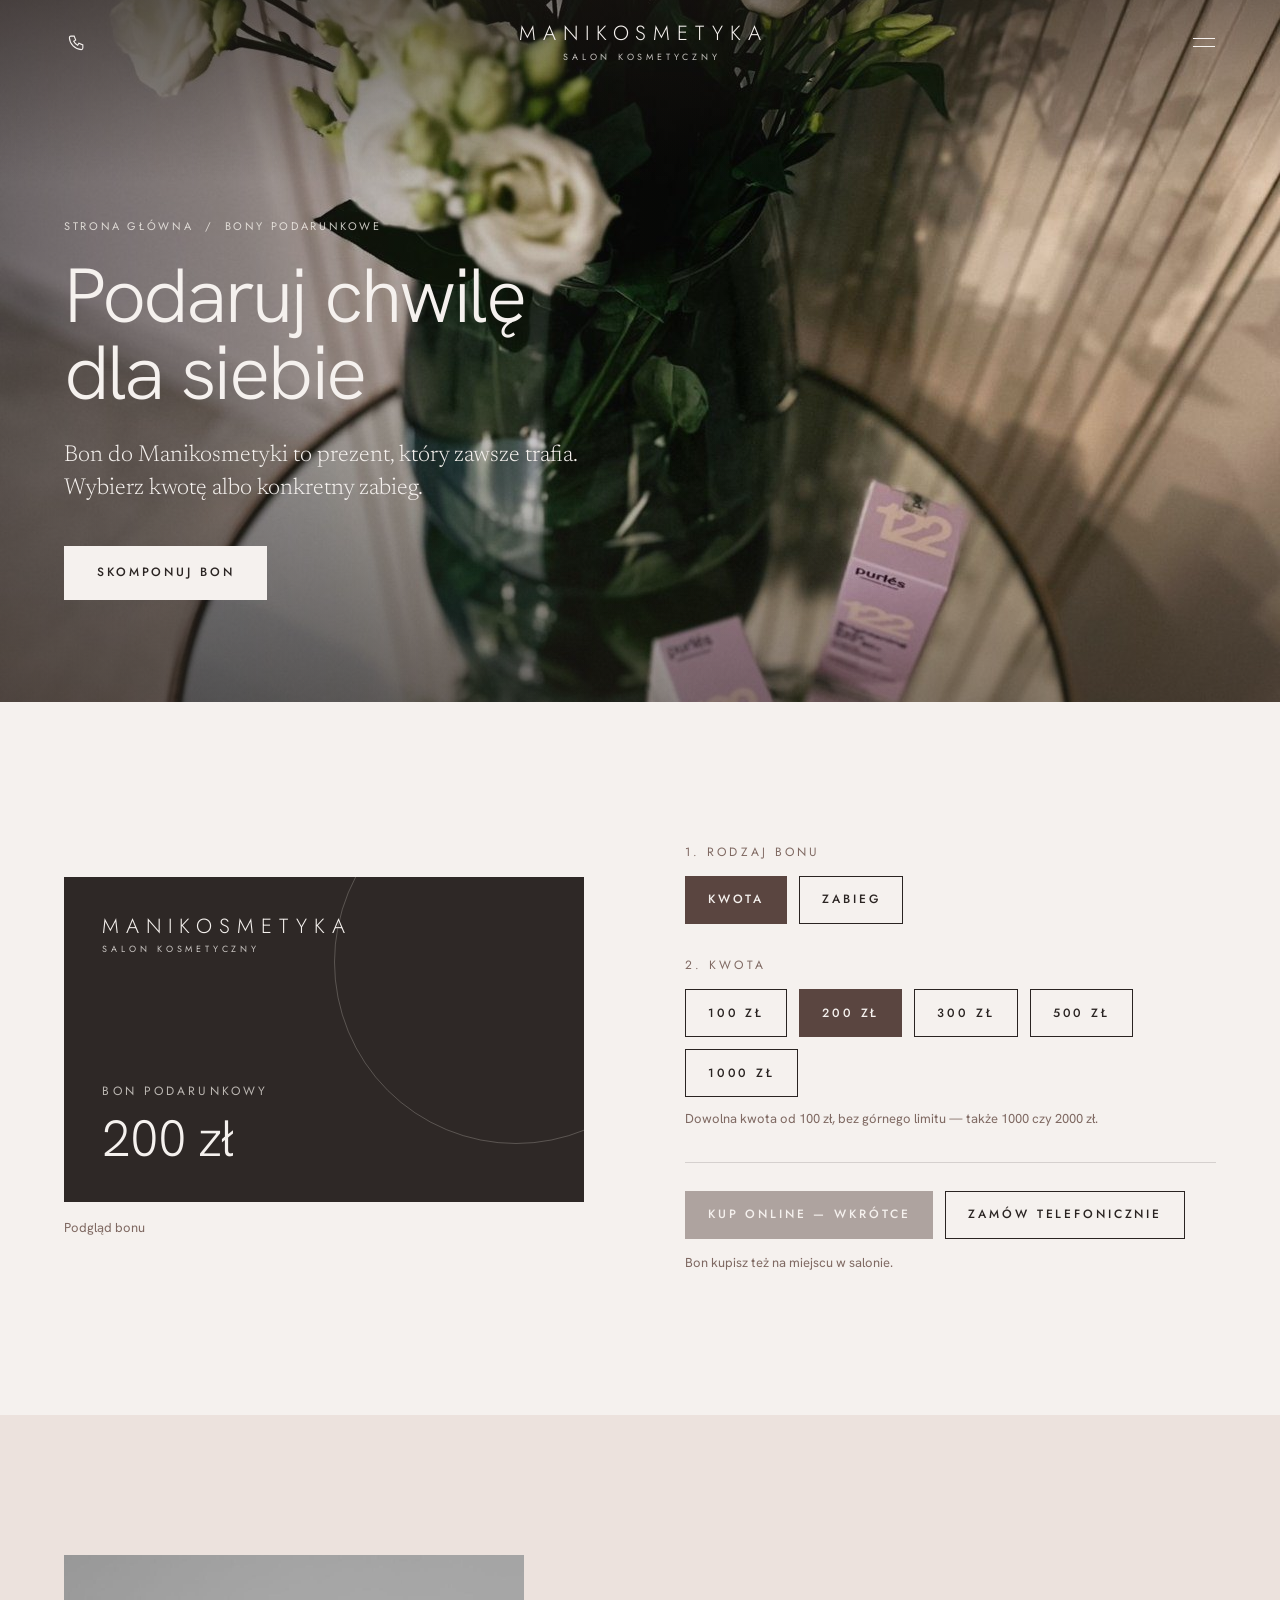
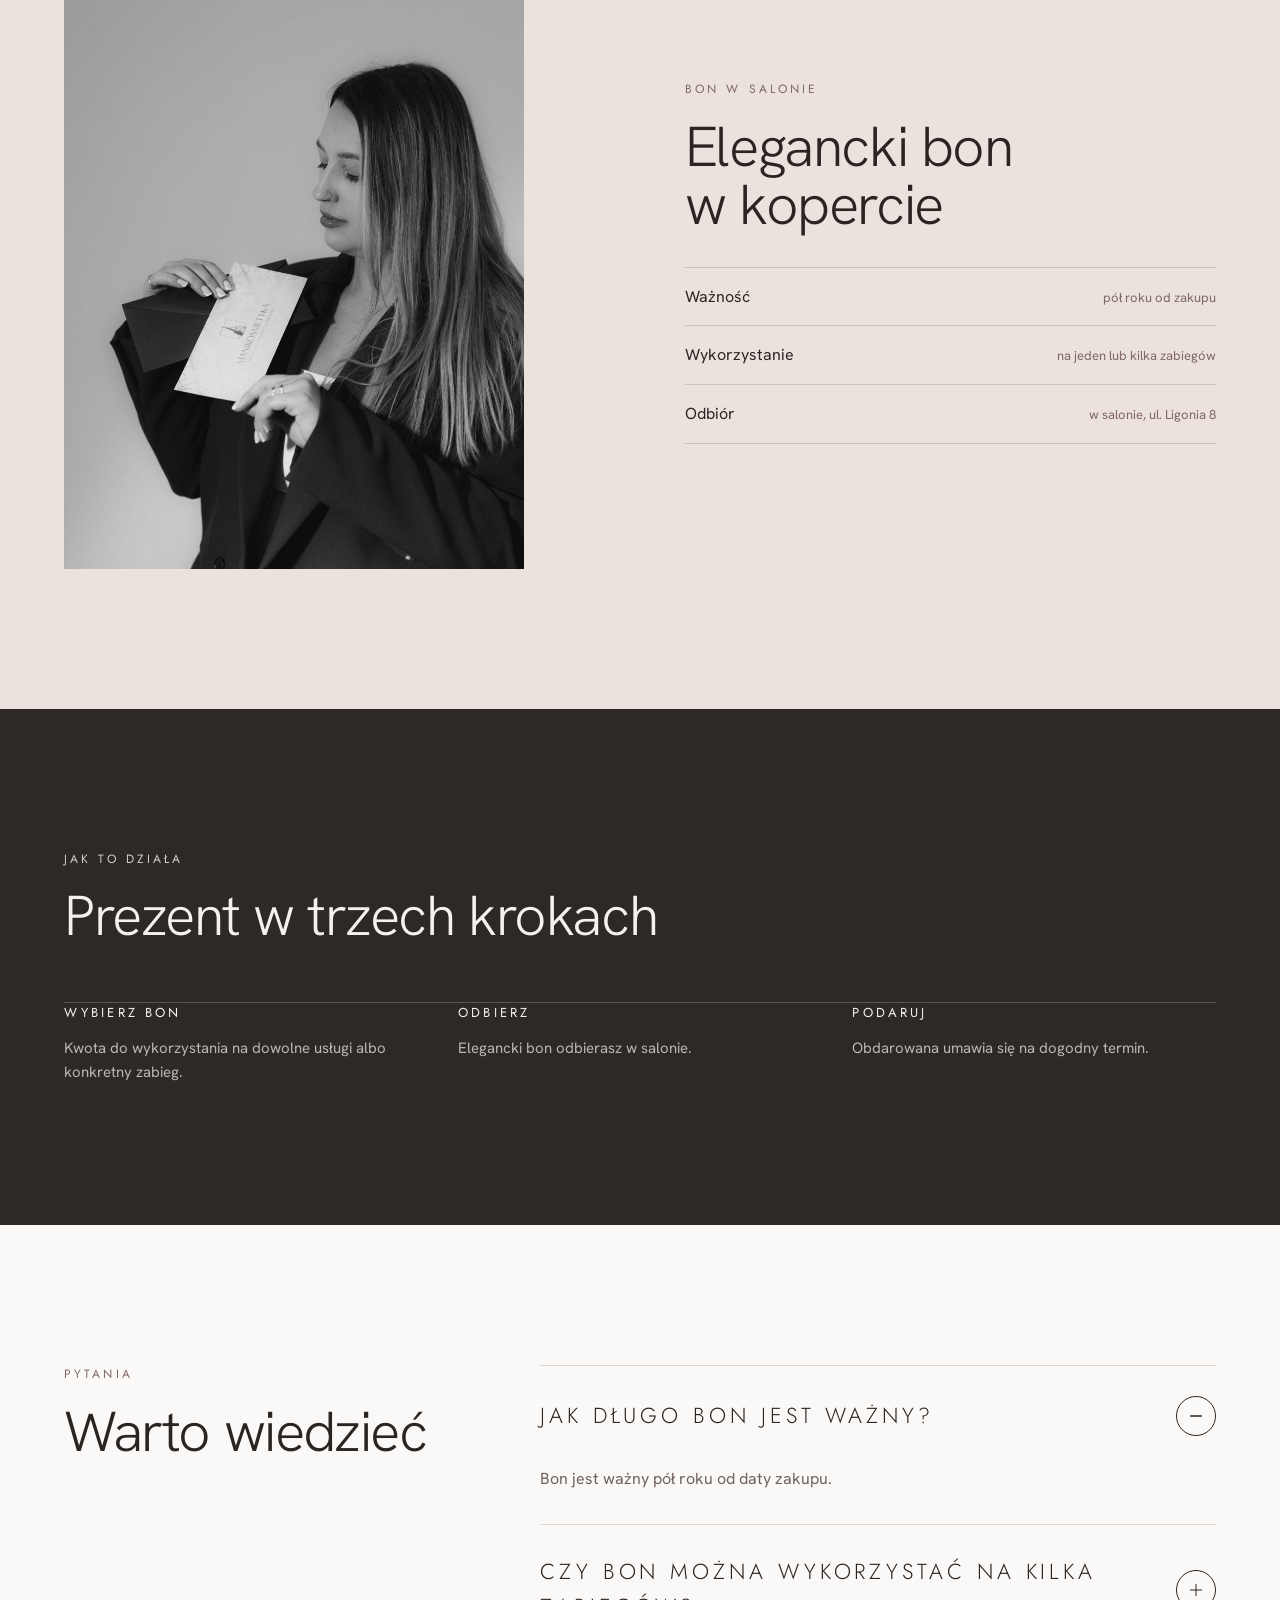
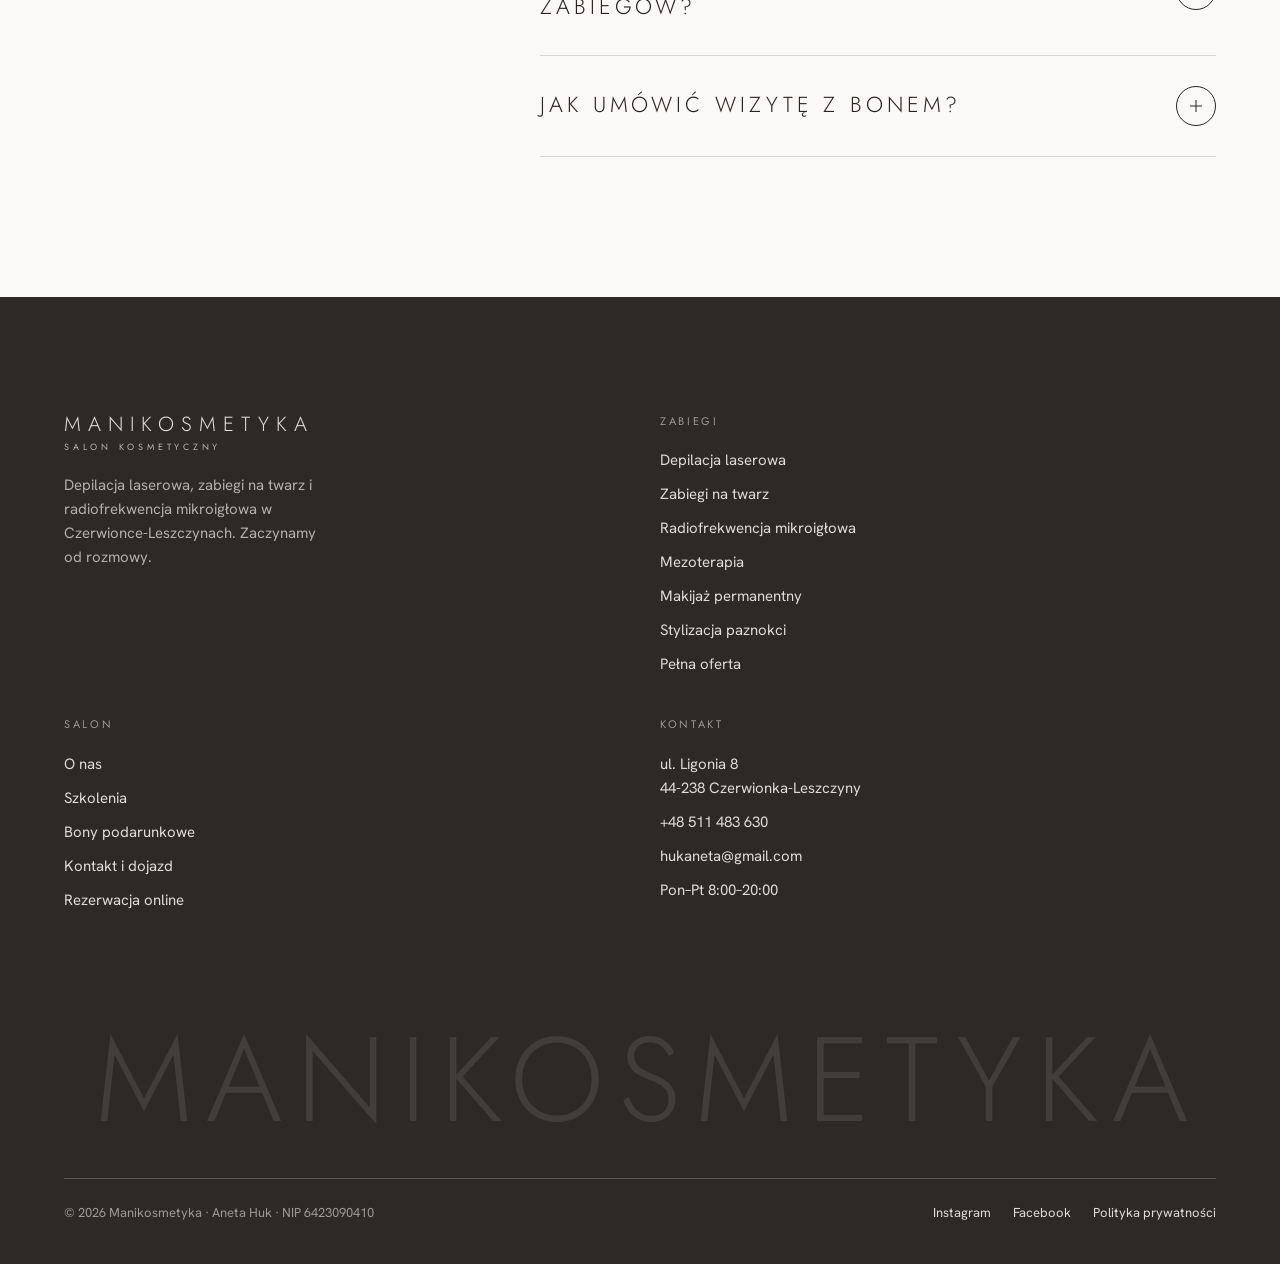
==== bony-podarunkowe.html @ 6100d39d "Poprawki od Kamili: konsultacja przy zabiegu, FAQ RF, lista partii, bony od 100 zł, weekend nieczynn" ====
<!doctype html>
<html lang="pl">
<head>
<meta charset="utf-8">
<meta name="viewport" content="width=device-width, initial-scale=1, viewport-fit=cover">
<title>Bony podarunkowe — Manikosmetyka</title>
<meta name="description" content="Bony podarunkowe Manikosmetyka — na kwotę lub wybrany zabieg.">
<meta name="theme-color" content="#F8F4EE">
<link rel="preload" href="fonts/hanken-grotesk-latin-300-normal.woff2" as="font" type="font/woff2" crossorigin>
<link rel="stylesheet" href="fonts.css">
<link rel="stylesheet" href="style.css">
</head>
<body>
<a class="skip" href="#tresc">Przejdź do treści</a>
<header class="header">
  <div class="wrap header-in">
    <nav class="nav-l" aria-label="Zabiegi"><a href="depilacja-laserowa.html">Depilacja laserowa</a><a href="zabiegi-na-twarz.html">Zabiegi na twarz</a><a href="radiofrekwencja-mikroiglowa.html">Radiofrekwencja</a></nav>
    <a class="call" href="tel:+48511483630" aria-label="Zadzwoń: +48 511 483 630"><svg viewBox="0 0 24 24" fill="none" stroke="currentColor" stroke-width="1.4" aria-hidden="true"><path d="M5 4h4l2 5-2.5 1.5a11 11 0 0 0 5 5L15 13l5 2v4a2 2 0 0 1-2 2A16 16 0 0 1 3 6a2 2 0 0 1 2-2"/></svg></a>
    <a class="logo" href="index.html" aria-label="Manikosmetyka — strona główna"><b>MANIKOSMETYKA</b><i>salon kosmetyczny</i></a>
    <nav class="nav-r" aria-label="Salon"><a href="oferta.html">Oferta</a><a href="o-nas.html">O nas</a><a href="szkolenia.html">Szkolenia</a><a href="bony-podarunkowe.html" aria-current="page">Bony</a><a href="kontakt.html">Kontakt</a><a class="btn btn-dark" href="https://booksy.com/pl-pl/106175_manikosmetyka_salon-kosmetyczny_12856_czerwionka-leszczyny" target="_blank" rel="noopener">Umów wizytę</a></nav>
    <button class="burger" type="button" aria-label="Otwórz menu" aria-expanded="false" aria-controls="menu"><span></span><span></span></button>
  </div>
</header>
<div class="menu" id="menu" aria-hidden="true">
  <nav aria-label="Menu"><a href="index.html">Strona główna</a><a href="depilacja-laserowa.html">Depilacja laserowa</a><a href="zabiegi-na-twarz.html">Zabiegi na twarz</a><a href="radiofrekwencja-mikroiglowa.html">Radiofrekwencja</a><a href="oferta.html">Oferta</a><a href="o-nas.html">O nas</a><a href="szkolenia.html">Szkolenia</a><a href="bony-podarunkowe.html" aria-current="page">Bony</a><a href="kontakt.html">Kontakt</a></nav>
  <div class="menu-foot">
    <a class="btn btn-dark" href="https://booksy.com/pl-pl/106175_manikosmetyka_salon-kosmetyczny_12856_czerwionka-leszczyny" target="_blank" rel="noopener">Umów wizytę</a>
    <a class="btn btn-line" href="tel:+48511483630">Zadzwoń · +48 511 483 630</a>
    <p>ul. Ligonia 8, Czerwionka-Leszczyny · pon–pt 8:00–20:00</p>
  </div>
</div>
<main id="tresc">
<section class="hero page-hero on-photo">
  <img class="hero-bg" src="img/kwiaty-lustro.jpg" alt="Kwiaty i kosmetyki w salonie" style="--pos: 50% 45%;" fetchpriority="high">
  <div class="wrap hero-in">
    <p class="crumbs"><a href="index.html">Strona główna</a> &nbsp;/&nbsp; Bony podarunkowe</p>
    <h1 class="h1" style="margin-top:22px">Podaruj chwilę dla siebie</h1>
    <p class="lead">Bon do Manikosmetyki to prezent, który zawsze trafia. Wybierz kwotę albo konkretny zabieg.</p>
    <div class="btns"><a class="btn btn-light" href="#bon">Skomponuj bon</a></div>
  </div>
</section>

<section class="section" id="bon" style="scroll-margin-top:var(--header-h)">
  <div class="wrap split">
    <div class="rv keep">
      <div class="voucher" aria-live="polite">
        <span class="logo"><b>MANIKOSMETYKA</b><i>salon kosmetyczny</i></span>
        <div><p class="label" style="color:rgba(248,244,238,.7)">Bon podarunkowy</p><p class="voucher-val" data-voucher-value style="margin:12px 0 0">200 zł</p></div>
      </div>
      <p class="note" style="margin-top:16px">Podgląd bonu</p>
    </div>
    <div class="cfg rv" data-voucher>
      <div><p class="label" style="margin-bottom:14px">1. Rodzaj bonu</p><div class="btns"><button class="btn btn-line" type="button" data-pick="type" data-val="amount" aria-pressed="true">Kwota</button><button class="btn btn-line" type="button" data-pick="type" data-val="treatment" aria-pressed="false">Zabieg</button></div></div>
      <div data-group="amount"><p class="label" style="margin-bottom:14px">2. Kwota</p><div class="btns"><button class="btn btn-line" type="button" data-pick="amount" data-val="100 zł" aria-pressed="false">100 zł</button><button class="btn btn-line" type="button" data-pick="amount" data-val="200 zł" aria-pressed="false">200 zł</button><button class="btn btn-line" type="button" data-pick="amount" data-val="300 zł" aria-pressed="false">300 zł</button><button class="btn btn-line" type="button" data-pick="amount" data-val="500 zł" aria-pressed="false">500 zł</button><button class="btn btn-line" type="button" data-pick="amount" data-val="1000 zł" aria-pressed="false">1000 zł</button></div><p class="note" style="margin-top:12px">Dowolna kwota od 100 zł, bez górnego limitu — także 1000 czy 2000 zł.</p></div>
      <div data-group="treatment" hidden><p class="label" style="margin-bottom:14px">2. Zabieg</p><div class="btns"><button class="btn btn-line" type="button" data-pick="treatment" data-val="Depilacja laserowa" aria-pressed="false">Depilacja laserowa</button><button class="btn btn-line" type="button" data-pick="treatment" data-val="Radiofrekwencja mikroigłowa" aria-pressed="false">Radiofrekwencja mikroigłowa</button><button class="btn btn-line" type="button" data-pick="treatment" data-val="Mezoterapia" aria-pressed="false">Mezoterapia</button><button class="btn btn-line" type="button" data-pick="treatment" data-val="Laminacja brwi" aria-pressed="false">Laminacja brwi</button></div></div>
      <div style="border-top:1px solid var(--line);padding-top:28px">
        <div class="btns"><span class="btn btn-dark" role="link" aria-disabled="true">Kup online — wkrótce</span><a class="btn btn-line" href="tel:+48511483630">Zamów telefonicznie</a></div>
        <p class="note" style="margin-top:14px">Bon kupisz też na miejscu w salonie.</p>
      </div>
    </div>
  </div>
</section>

<section class="section bg-stone">
  <div class="wrap split">
    <img class="media r-34 rv" src="img/bon-podarunkowy.jpg" alt="Bon podarunkowy Manikosmetyki w eleganckiej kopercie" loading="lazy" style="max-width:460px">
    <div class="rv">
      <p class="label">Bon w salonie</p>
      <h2 class="h2" style="margin-top:18px">Elegancki bon w kopercie</h2>
      <ul class="lines" style="margin-top:32px"><li><span>Ważność</span><small>pół roku od zakupu</small></li><li><span>Wykorzystanie</span><small>na jeden lub kilka zabiegów</small></li><li><span>Odbiór</span><small>w salonie, ul. Ligonia 8</small></li></ul>
    </div>
  </div>
</section>

<section class="section bg-dark">
  <div class="wrap">
    <div class="rv"><p class="label">Jak to działa</p><h2 class="h2" style="margin-top:18px">Prezent w trzech krokach</h2></div>
    <div class="steps rv" style="margin-top:56px"><div class="grid-3"><div class="step"><h3>Wybierz bon</h3><p>Kwota do wykorzystania na dowolne usługi albo konkretny zabieg.</p></div><div class="step"><h3>Odbierz</h3><p>Elegancki bon odbierasz w salonie.</p></div><div class="step"><h3>Podaruj</h3><p>Obdarowana umawia się na dogodny termin.</p></div></div></div>
  </div>
</section>
<section class="section bg-paper">
  <div class="wrap acc-grid acc-faq">
    <div class="rv"><p class="label">Pytania</p><h2 class="h2" style="margin-top:18px">Warto wiedzieć</h2></div>
    <div class="acc rv"><details open><summary>Jak długo bon jest ważny?<span class="ico" aria-hidden="true"></span></summary><div class="acc-body"><p>Bon jest ważny pół roku od daty zakupu.</p></div></details><details><summary>Czy bon można wykorzystać na kilka zabiegów?<span class="ico" aria-hidden="true"></span></summary><div class="acc-body"><p>Tak, wartość bonu można wykorzystać na kilka zabiegów.</p></div></details><details><summary>Jak umówić wizytę z bonem?<span class="ico" aria-hidden="true"></span></summary><div class="acc-body"><p>Wystarczy zarezerwować termin online lub telefonicznie i pokazać bon w salonie.</p></div></details></div>
  </div>
</section>
</main>
<footer class="footer">
  <div class="wrap">
    <div class="footer-top">
      <div>
        <a class="logo" href="index.html"><b>MANIKOSMETYKA</b><i>salon kosmetyczny</i></a>
        <p>Depilacja laserowa, zabiegi na twarz i radiofrekwencja mikroigłowa w Czerwionce-Leszczynach. Zaczynamy od rozmowy.</p>
      </div>
      <div>
        <h4>Zabiegi</h4>
        <ul>
          <li><a href="depilacja-laserowa.html">Depilacja laserowa</a></li>
          <li><a href="zabiegi-na-twarz.html">Zabiegi na twarz</a></li>
          <li><a href="radiofrekwencja-mikroiglowa.html">Radiofrekwencja mikroigłowa</a></li>
          <li><a href="zabiegi-na-twarz.html">Mezoterapia</a></li>
          <li><a href="oferta.html#pmu">Makijaż permanentny</a></li>
          <li><a href="oferta.html#dlonie">Stylizacja paznokci</a></li>
          <li><a href="oferta.html">Pełna oferta</a></li>
        </ul>
      </div>
      <div>
        <h4>Salon</h4>
        <ul>
          <li><a href="o-nas.html">O nas</a></li>
          <li><a href="szkolenia.html">Szkolenia</a></li>
          <li><a href="bony-podarunkowe.html">Bony podarunkowe</a></li>
          <li><a href="kontakt.html">Kontakt i dojazd</a></li>
          <li><a href="https://booksy.com/pl-pl/106175_manikosmetyka_salon-kosmetyczny_12856_czerwionka-leszczyny" target="_blank" rel="noopener">Rezerwacja online</a></li>
        </ul>
      </div>
      <div>
        <h4>Kontakt</h4>
        <ul>
          <li><a href="https://www.google.com/maps/search/?api=1&amp;query=Ligonia+8+Czerwionka-Leszczyny" target="_blank" rel="noopener">ul. Ligonia 8<br>44-238 Czerwionka-Leszczyny</a></li>
          <li><a href="tel:+48511483630">+48 511 483 630</a></li>
          <li><a href="mailto:hukaneta@gmail.com">hukaneta@gmail.com</a></li>
          <li>Pon–Pt 8:00–20:00</li>
        </ul>
      </div>
    </div>
    <div class="footer-big" aria-hidden="true"><span>MANIKOSMETYKA</span></div>
    <div class="footer-bottom">
      <span>© 2026 Manikosmetyka · Aneta Huk · NIP 6423090410</span>
      <div><a href="https://www.instagram.com/manikosmetyka/" target="_blank" rel="noopener">Instagram</a><a href="https://www.facebook.com/ManiKosmetyka/" target="_blank" rel="noopener">Facebook</a><a href="#">Polityka prywatności</a></div>
    </div>
  </div>
</footer>
<div class="bookbar">
  <a class="btn btn-dark" href="https://booksy.com/pl-pl/106175_manikosmetyka_salon-kosmetyczny_12856_czerwionka-leszczyny" target="_blank" rel="noopener">Umów wizytę</a>
  <a class="btn btn-line" href="tel:+48511483630" aria-label="Zadzwoń"><svg viewBox="0 0 24 24" fill="none" stroke="currentColor" stroke-width="1.4" aria-hidden="true"><path d="M5 4h4l2 5-2.5 1.5a11 11 0 0 0 5 5L15 13l5 2v4a2 2 0 0 1-2 2A16 16 0 0 1 3 6a2 2 0 0 1 2-2"/></svg></a>
</div>
<script src="main.js"></script>
</body>
</html>
---- fonts.css ----
/* hanken-grotesk-latin-ext-300-normal */
@font-face {
  font-family: 'Hanken Grotesk';
  font-style: normal;
  font-display: swap;
  font-weight: 300;
  src: url(fonts/hanken-grotesk-latin-ext-300-normal.woff2) format('woff2');
  unicode-range: U+0100-02BA,U+02BD-02C5,U+02C7-02CC,U+02CE-02D7,U+02DD-02FF,U+0304,U+0308,U+0329,U+1D00-1DBF,U+1E00-1E9F,U+1EF2-1EFF,U+2020,U+20A0-20AB,U+20AD-20C0,U+2113,U+2C60-2C7F,U+A720-A7FF;
}
/* hanken-grotesk-latin-300-normal */
@font-face {
  font-family: 'Hanken Grotesk';
  font-style: normal;
  font-display: swap;
  font-weight: 300;
  src: url(fonts/hanken-grotesk-latin-300-normal.woff2) format('woff2');
  unicode-range: U+0000-00FF,U+0131,U+0152-0153,U+02BB-02BC,U+02C6,U+02DA,U+02DC,U+0304,U+0308,U+0329,U+2000-206F,U+20AC,U+2122,U+2191,U+2193,U+2212,U+2215,U+FEFF,U+FFFD;
}
/* hanken-grotesk-latin-ext-400-normal */
@font-face {
  font-family: 'Hanken Grotesk';
  font-style: normal;
  font-display: swap;
  font-weight: 400;
  src: url(fonts/hanken-grotesk-latin-ext-400-normal.woff2) format('woff2');
  unicode-range: U+0100-02BA,U+02BD-02C5,U+02C7-02CC,U+02CE-02D7,U+02DD-02FF,U+0304,U+0308,U+0329,U+1D00-1DBF,U+1E00-1E9F,U+1EF2-1EFF,U+2020,U+20A0-20AB,U+20AD-20C0,U+2113,U+2C60-2C7F,U+A720-A7FF;
}
/* hanken-grotesk-latin-400-normal */
@font-face {
  font-family: 'Hanken Grotesk';
  font-style: normal;
  font-display: swap;
  font-weight: 400;
  src: url(fonts/hanken-grotesk-latin-400-normal.woff2) format('woff2');
  unicode-range: U+0000-00FF,U+0131,U+0152-0153,U+02BB-02BC,U+02C6,U+02DA,U+02DC,U+0304,U+0308,U+0329,U+2000-206F,U+20AC,U+2122,U+2191,U+2193,U+2212,U+2215,U+FEFF,U+FFFD;
}
/* hanken-grotesk-latin-ext-500-normal */
@font-face {
  font-family: 'Hanken Grotesk';
  font-style: normal;
  font-display: swap;
  font-weight: 500;
  src: url(fonts/hanken-grotesk-latin-ext-500-normal.woff2) format('woff2');
  unicode-range: U+0100-02BA,U+02BD-02C5,U+02C7-02CC,U+02CE-02D7,U+02DD-02FF,U+0304,U+0308,U+0329,U+1D00-1DBF,U+1E00-1E9F,U+1EF2-1EFF,U+2020,U+20A0-20AB,U+20AD-20C0,U+2113,U+2C60-2C7F,U+A720-A7FF;
}
/* hanken-grotesk-latin-500-normal */
@font-face {
  font-family: 'Hanken Grotesk';
  font-style: normal;
  font-display: swap;
  font-weight: 500;
  src: url(fonts/hanken-grotesk-latin-500-normal.woff2) format('woff2');
  unicode-range: U+0000-00FF,U+0131,U+0152-0153,U+02BB-02BC,U+02C6,U+02DA,U+02DC,U+0304,U+0308,U+0329,U+2000-206F,U+20AC,U+2122,U+2191,U+2193,U+2212,U+2215,U+FEFF,U+FFFD;
}
/* jost-latin-ext-300-normal */
@font-face {
  font-family: 'Jost';
  font-style: normal;
  font-display: swap;
  font-weight: 300;
  src: url(fonts/jost-latin-ext-300-normal.woff2) format('woff2');
  unicode-range: U+0100-02BA,U+02BD-02C5,U+02C7-02CC,U+02CE-02D7,U+02DD-02FF,U+0304,U+0308,U+0329,U+1D00-1DBF,U+1E00-1E9F,U+1EF2-1EFF,U+2020,U+20A0-20AB,U+20AD-20C0,U+2113,U+2C60-2C7F,U+A720-A7FF;
}
/* jost-latin-300-normal */
@font-face {
  font-family: 'Jost';
  font-style: normal;
  font-display: swap;
  font-weight: 300;
  src: url(fonts/jost-latin-300-normal.woff2) format('woff2');
  unicode-range: U+0000-00FF,U+0131,U+0152-0153,U+02BB-02BC,U+02C6,U+02DA,U+02DC,U+0304,U+0308,U+0329,U+2000-206F,U+20AC,U+2122,U+2191,U+2193,U+2212,U+2215,U+FEFF,U+FFFD;
}
/* jost-latin-ext-400-normal */
@font-face {
  font-family: 'Jost';
  font-style: normal;
  font-display: swap;
  font-weight: 400;
  src: url(fonts/jost-latin-ext-400-normal.woff2) format('woff2');
  unicode-range: U+0100-02BA,U+02BD-02C5,U+02C7-02CC,U+02CE-02D7,U+02DD-02FF,U+0304,U+0308,U+0329,U+1D00-1DBF,U+1E00-1E9F,U+1EF2-1EFF,U+2020,U+20A0-20AB,U+20AD-20C0,U+2113,U+2C60-2C7F,U+A720-A7FF;
}
/* jost-latin-400-normal */
@font-face {
  font-family: 'Jost';
  font-style: normal;
  font-display: swap;
  font-weight: 400;
  src: url(fonts/jost-latin-400-normal.woff2) format('woff2');
  unicode-range: U+0000-00FF,U+0131,U+0152-0153,U+02BB-02BC,U+02C6,U+02DA,U+02DC,U+0304,U+0308,U+0329,U+2000-206F,U+20AC,U+2122,U+2191,U+2193,U+2212,U+2215,U+FEFF,U+FFFD;
}
/* jost-latin-ext-500-normal */
@font-face {
  font-family: 'Jost';
  font-style: normal;
  font-display: swap;
  font-weight: 500;
  src: url(fonts/jost-latin-ext-500-normal.woff2) format('woff2');
  unicode-range: U+0100-02BA,U+02BD-02C5,U+02C7-02CC,U+02CE-02D7,U+02DD-02FF,U+0304,U+0308,U+0329,U+1D00-1DBF,U+1E00-1E9F,U+1EF2-1EFF,U+2020,U+20A0-20AB,U+20AD-20C0,U+2113,U+2C60-2C7F,U+A720-A7FF;
}
/* jost-latin-500-normal */
@font-face {
  font-family: 'Jost';
  font-style: normal;
  font-display: swap;
  font-weight: 500;
  src: url(fonts/jost-latin-500-normal.woff2) format('woff2');
  unicode-range: U+0000-00FF,U+0131,U+0152-0153,U+02BB-02BC,U+02C6,U+02DA,U+02DC,U+0304,U+0308,U+0329,U+2000-206F,U+20AC,U+2122,U+2191,U+2193,U+2212,U+2215,U+FEFF,U+FFFD;
}
/* newsreader-latin-ext-300-normal */
@font-face {
  font-family: 'Newsreader';
  font-style: normal;
  font-display: swap;
  font-weight: 300;
  src: url(fonts/newsreader-latin-ext-300-normal.woff2) format('woff2');
  unicode-range: U+0100-02BA,U+02BD-02C5,U+02C7-02CC,U+02CE-02D7,U+02DD-02FF,U+0304,U+0308,U+0329,U+1D00-1DBF,U+1E00-1E9F,U+1EF2-1EFF,U+2020,U+20A0-20AB,U+20AD-20C0,U+2113,U+2C60-2C7F,U+A720-A7FF;
}
/* newsreader-latin-300-normal */
@font-face {
  font-family: 'Newsreader';
  font-style: normal;
  font-display: swap;
  font-weight: 300;
  src: url(fonts/newsreader-latin-300-normal.woff2) format('woff2');
  unicode-range: U+0000-00FF,U+0131,U+0152-0153,U+02BB-02BC,U+02C6,U+02DA,U+02DC,U+0304,U+0308,U+0329,U+2000-206F,U+20AC,U+2122,U+2191,U+2193,U+2212,U+2215,U+FEFF,U+FFFD;
}
/* newsreader-latin-ext-400-normal */
@font-face {
  font-family: 'Newsreader';
  font-style: normal;
  font-display: swap;
  font-weight: 400;
  src: url(fonts/newsreader-latin-ext-400-normal.woff2) format('woff2');
  unicode-range: U+0100-02BA,U+02BD-02C5,U+02C7-02CC,U+02CE-02D7,U+02DD-02FF,U+0304,U+0308,U+0329,U+1D00-1DBF,U+1E00-1E9F,U+1EF2-1EFF,U+2020,U+20A0-20AB,U+20AD-20C0,U+2113,U+2C60-2C7F,U+A720-A7FF;
}
/* newsreader-latin-400-normal */
@font-face {
  font-family: 'Newsreader';
  font-style: normal;
  font-display: swap;
  font-weight: 400;
  src: url(fonts/newsreader-latin-400-normal.woff2) format('woff2');
  unicode-range: U+0000-00FF,U+0131,U+0152-0153,U+02BB-02BC,U+02C6,U+02DA,U+02DC,U+0304,U+0308,U+0329,U+2000-206F,U+20AC,U+2122,U+2191,U+2193,U+2212,U+2215,U+FEFF,U+FFFD;
}
---- style.css ----
/* Manikosmetyka — v2 (inspiracja: ROE, KW Beauty, Nirelle) */
:root {
  --cream: #F5F1EE;
  --paper: #FBF9F7;
  --stone: #ECE2DD;
  --taupe: #BBA79F;
  --taupe-ink: #7F6962;
  --espresso: #2E2826;
  --espresso-2: #3A3230;
  --mocha: #5A4540;
  --ink: #2A2422;
  --muted: #6F625E;
  --line: rgba(46, 41, 37, .16);
  --line-light: rgba(248, 244, 238, .22);
  --sans: "Hanken Grotesk", "Helvetica Neue", Arial, sans-serif;
  --label: "Jost", "Hanken Grotesk", sans-serif;
  --serif: "Newsreader", Georgia, serif;
  --ease: cubic-bezier(.23, 1, .32, 1);
  --pad: clamp(20px, 5vw, 72px);
  --header-h: 84px;
}

*, *::before, *::after { box-sizing: border-box; }
html { -webkit-text-size-adjust: 100%; scroll-behavior: smooth; }
@media (prefers-reduced-motion: reduce) { html { scroll-behavior: auto; } }
body {
  margin: 0;
  background: var(--cream);
  color: var(--ink);
  font-family: var(--sans);
  font-size: 16px;
  line-height: 1.6;
  -webkit-font-smoothing: antialiased;
  text-rendering: optimizeLegibility;
  overflow-x: hidden;
}
img { display: block; max-width: 100%; }
a { color: inherit; }
button { font: inherit; color: inherit; }
:focus-visible { outline: 2px solid var(--taupe-ink); outline-offset: 3px; }
.skip { position: absolute; left: -9999px; top: 0; z-index: 100; background: var(--espresso); color: var(--cream); padding: 12px 18px; }
.skip:focus { left: 12px; top: 12px; }

/* ---------- Layout ---------- */
.wrap { width: 100%; max-width: 1360px; margin: 0 auto; padding: 0 var(--pad); }
.wrap-narrow { max-width: 920px; }
.section { padding: clamp(80px, 11vw, 160px) 0; }
.section-sm { padding: clamp(56px, 7vw, 96px) 0; }
.bg-paper { background: var(--paper); }
.bg-stone { background: var(--stone); }
.bg-taupe { background: var(--taupe); }
.bg-dark { background: var(--espresso); color: var(--cream); }
.center { text-align: center; }
.split { display: grid; grid-template-columns: 1fr 1fr; gap: clamp(40px, 7vw, 120px); align-items: center; }
.split-wide { grid-template-columns: 5fr 6fr; }
.grid-3 { display: grid; grid-template-columns: repeat(3, 1fr); gap: clamp(20px, 2.4vw, 36px); }
.grid-2 { display: grid; grid-template-columns: repeat(2, 1fr); gap: clamp(20px, 2.4vw, 36px); }
.grid-4 { display: grid; grid-template-columns: repeat(4, 1fr); gap: clamp(24px, 3vw, 48px); }
.stack > * + * { margin-top: var(--gap, 24px); }

/* ---------- Typography ---------- */
.label {
  font-family: var(--label);
  font-size: 12px;
  font-weight: 400;
  letter-spacing: .26em;
  text-transform: uppercase;
  color: var(--taupe-ink);
  margin: 0;
}
.bg-dark .label, .on-photo .label, .band .label { color: rgba(248, 244, 238, .82); }
.display, .h1, .h2, .h3 { font-family: var(--sans); font-weight: 300; margin: 0; letter-spacing: -.02em; text-wrap: balance; }
.display { font-size: clamp(44px, 7vw, 104px); line-height: .98; letter-spacing: -.035em; }
.h1 { font-size: clamp(42px, 6vw, 88px); line-height: 1; letter-spacing: -.03em; }
.h2 { font-size: clamp(34px, 4.4vw, 64px); line-height: 1.04; letter-spacing: -.025em; }
.h3 { font-size: clamp(22px, 2vw, 28px); line-height: 1.2; letter-spacing: -.01em; font-weight: 400; }
.caps {
  font-family: var(--label);
  font-weight: 300;
  text-transform: uppercase;
  letter-spacing: .2em;
  line-height: 1.2;
  margin: 0;
}
.caps-lg { font-size: clamp(22px, 2.2vw, 30px); }
.caps-md { font-size: clamp(16px, 1.4vw, 19px); letter-spacing: .22em; }
.lead { font-family: var(--serif); font-weight: 300; font-size: clamp(20px, 1.8vw, 25px); line-height: 1.45; margin: 0; color: var(--ink); text-wrap: pretty; }
.bg-dark .lead, .on-photo .lead { color: var(--cream); }
.body { margin: 0; color: var(--muted); max-width: 62ch; text-wrap: pretty; }
.bg-dark .body { color: rgba(248, 244, 238, .74); }
.small { font-size: 14px; }
.note { font-size: 13px; color: var(--taupe-ink); margin: 0; }
.bg-dark .note { color: rgba(248, 244, 238, .6); }

/* ---------- Buttons ---------- */
.btns { display: flex; flex-wrap: wrap; gap: 12px; }
.center .btns { justify-content: center; }
.btn {
  display: inline-flex; align-items: center; justify-content: center; gap: 10px;
  min-height: 54px; padding: 0 32px;
  font-family: var(--label); font-size: 12px; font-weight: 500; letter-spacing: .24em; text-transform: uppercase;
  text-decoration: none; border: 1px solid transparent; border-radius: 0; cursor: pointer; white-space: nowrap;
  transition: background-color .25s var(--ease), color .25s var(--ease), border-color .25s var(--ease);
  -webkit-tap-highlight-color: transparent;
}
.btn-dark { background: var(--mocha); color: var(--cream); }
.btn-dark:hover { background: var(--espresso); }
.btn-line { border-color: var(--ink); color: var(--ink); background: transparent; }
.btn-line:hover { background: var(--ink); color: var(--cream); }
.btn-light { background: var(--cream); color: var(--ink); }
.btn-light:hover { background: #fff; }
.btn-ghost { border-color: rgba(248, 244, 238, .8); color: var(--cream); background: transparent; }
.btn-ghost:hover { background: var(--cream); color: var(--ink); }
.btn[aria-pressed="true"] { background: var(--mocha); color: var(--cream); border-color: var(--mocha); }
.btn[aria-disabled="true"] { opacity: .45; cursor: not-allowed; }
.link {
  display: inline-flex; align-items: center; gap: 12px;
  font-family: var(--label); font-size: 12px; font-weight: 500; letter-spacing: .24em; text-transform: uppercase;
  text-decoration: none; padding: 8px 0; border-bottom: 1px solid currentColor;
}
.link .arr { transition: transform .3s var(--ease); }
.link:hover .arr { transform: translateX(4px); }

/* ---------- Header ---------- */
.header {
  position: fixed; inset: 0 0 auto 0; z-index: 50;
  color: var(--cream);
  transition: background-color .35s var(--ease), color .35s var(--ease), box-shadow .35s var(--ease);
}
.header.is-solid, body.menu-open .header { background: var(--cream); color: var(--ink); box-shadow: 0 1px 0 var(--line); }
.header-in { height: var(--header-h); display: grid; grid-template-columns: 1fr auto 1fr; align-items: center; gap: clamp(14px, 1.6vw, 24px); }
.nav-l, .nav-r { display: flex; align-items: center; gap: clamp(16px, 1.4vw, 26px); }
.nav-r { justify-content: flex-end; }
.nav-l a, .nav-r a:not(.btn) {
  font-family: var(--label); font-size: 11px; letter-spacing: .14em; text-transform: uppercase; text-decoration: none;
  padding: 6px 0; border-bottom: 1px solid transparent; transition: border-color .25s var(--ease); white-space: nowrap;
}
.nav-l a:hover, .nav-r a:not(.btn):hover, .nav-l a[aria-current], .nav-r a[aria-current] { border-bottom-color: currentColor; }
.header .btn { min-height: 44px; padding: 0 22px; }
.header:not(.is-solid) .btn-dark { background: var(--cream); color: var(--ink); }
body.menu-open .header .btn-dark { background: var(--mocha); color: var(--cream); }
.logo { text-decoration: none; text-align: center; display: inline-flex; flex-direction: column; align-items: center; line-height: 1; }
.logo b { font-family: var(--label); font-weight: 300; font-size: clamp(17px, 1.6vw, 22px); letter-spacing: .34em; margin-right: -.34em; }
.logo i { font-style: normal; font-family: var(--label); font-size: 9px; letter-spacing: .42em; margin-right: -.42em; text-transform: uppercase; margin-top: 8px; opacity: .8; }
.burger { display: none; width: 48px; height: 48px; margin-right: -12px; background: none; border: 0; cursor: pointer; justify-self: end; position: relative; }
.burger span { position: absolute; left: 13px; right: 13px; height: 1px; background: currentColor; transition: transform .3s var(--ease), top .3s var(--ease); }
.burger span:nth-child(1) { top: 20px; }
.burger span:nth-child(2) { top: 28px; }
body.menu-open .burger span:nth-child(1) { top: 24px; transform: rotate(45deg); }
body.menu-open .burger span:nth-child(2) { top: 24px; transform: rotate(-45deg); }
.call { display: none; }

.menu {
  position: fixed; inset: var(--header-h) 0 0 0; z-index: 49; background: var(--cream); color: var(--ink);
  padding: 24px var(--pad) 40px; overflow-y: auto; display: flex; flex-direction: column;
  opacity: 0; visibility: hidden; transform: translateY(-8px);
  transition: opacity .3s var(--ease), transform .3s var(--ease), visibility 0s linear .3s;
}
body.menu-open .menu { opacity: 1; visibility: visible; transform: none; transition: opacity .3s var(--ease), transform .3s var(--ease); }
.menu nav a {
  display: flex; justify-content: space-between; align-items: center; padding: 18px 0; border-bottom: 1px solid var(--line);
  font-family: var(--label); font-weight: 300; font-size: 19px; letter-spacing: .2em; text-transform: uppercase; text-decoration: none;
}
.menu nav a::after { content: "→"; font-family: var(--sans); letter-spacing: 0; opacity: .5; }
.menu-foot { margin-top: auto; padding-top: 32px; display: grid; gap: 14px; }
.menu-foot .btn { width: 100%; }
.menu-foot p { margin: 0; color: var(--muted); font-size: 14px; text-align: center; }
body.menu-open { overflow: hidden; }

/* ---------- Hero ---------- */
.hero { position: relative; min-height: 100vh; min-height: 100svh; display: flex; align-items: flex-end; color: var(--cream); overflow: hidden; background: var(--taupe); }
.hero-bg { position: absolute; inset: 0; width: 100%; height: 100%; object-fit: cover; object-position: var(--pos, 50% 40%); }
.hero::after { content: ""; position: absolute; inset: 0; background: linear-gradient(180deg, rgba(30, 24, 20, .5) 0%, rgba(30, 24, 20, 0) 26%), linear-gradient(90deg, rgba(36, 29, 25, .55) 0%, rgba(36, 29, 25, .18) 45%, rgba(36, 29, 25, 0) 70%), linear-gradient(0deg, rgba(36, 29, 25, .45) 0%, rgba(36, 29, 25, 0) 40%); }
.hero-in { position: relative; z-index: 1; padding-top: calc(var(--header-h) + 40px); padding-bottom: clamp(48px, 8vw, 112px); }
.hero-in > * { max-width: 760px; }
.hero .display { margin-top: 24px; }
.hero .lead { margin-top: 28px; max-width: 520px; color: var(--cream); }
.hero .btns { margin-top: 40px; }
.hero-meta { display: flex; gap: 28px; flex-wrap: wrap; margin-top: 48px; font-family: var(--label); font-size: 12px; letter-spacing: .2em; text-transform: uppercase; color: rgba(248, 244, 238, .85); }
/* Dot separators live in the gap left of each item; the one starting a row is clipped, so wrapping never leaves a stray dot */
.hero-meta { column-gap: 28px; row-gap: 12px; overflow: hidden; }
.hero-meta span { position: relative; white-space: nowrap; }
.hero-meta span::before { content: ""; position: absolute; left: -16px; top: 50%; width: 4px; height: 4px; margin-top: -2px; border-radius: 50%; background: currentColor; opacity: .6; }

.hero-home { background: #C8CBCE; color: var(--ink); align-items: center; }
.hero-home::after { display: none; }
.hero-home .hero-bg { top: var(--header-h); height: calc(100% - var(--header-h)); object-position: 100% 0; }
.hero-home .display { font-size: clamp(44px, 6.2vw, 92px); }
.hero-home .label { color: var(--taupe-ink); }
.hero-home .lead { color: var(--ink); max-width: 480px; }
.hero-home .hero-in > * { max-width: 620px; }
.hero-home .hero-meta { color: var(--mocha); }
.hero-home .btn-line { border-color: var(--ink); }
body.light-top .header:not(.is-solid) { color: var(--ink); }
body.light-top .header:not(.is-solid) .btn-dark { background: var(--mocha); color: var(--cream); }
.page-hero { min-height: 78vh; min-height: 78svh; }
.crumbs { font-family: var(--label); font-size: 11px; letter-spacing: .24em; text-transform: uppercase; color: rgba(248, 244, 238, .8); margin: 0; }
.crumbs a { text-decoration: none; }
.crumbs a:hover { text-decoration: underline; }

/* ---------- Marquee ---------- */
.marquee { overflow: hidden; padding: clamp(28px, 4vw, 48px) 0; border-bottom: 1px solid var(--line); background: var(--paper); }
.marquee-track { display: flex; width: max-content; animation: marquee 48s linear infinite; }
.marquee-track span { font-family: var(--label); font-weight: 300; font-size: clamp(30px, 5vw, 68px); letter-spacing: .2em; text-transform: uppercase; color: var(--taupe); white-space: nowrap; padding-right: .6em; }
@keyframes marquee { to { transform: translateX(-50%); } }
@media (prefers-reduced-motion: reduce) { .marquee-track { animation: none; } }

/* ---------- Collage (ROE) ---------- */
.collage { position: relative; padding: 0 0 clamp(72px, 8vw, 120px); overflow: hidden; }
.collage-stage { position: relative; padding: clamp(150px, 16vw, 240px) 0; }
.collage-text { position: relative; z-index: 2; max-width: 760px; margin: 0 auto; text-align: center; }
.collage-text .h2 { margin-top: 22px; }
.collage-text .lead { margin: 28px auto 0; max-width: 600px; }
.collage-text .btns { justify-content: center; margin-top: 40px; }
.collage-img { position: absolute; z-index: 1; object-fit: cover; opacity: .9; }
.collage-img.c1 { width: clamp(180px, 19vw, 300px); aspect-ratio: 3 / 4; left: 3%; top: 9%; }
.collage-img.c2 { width: clamp(150px, 15vw, 240px); aspect-ratio: 4 / 5; right: 5%; top: 5%; }
.collage-img.c3 { width: clamp(170px, 17vw, 270px); aspect-ratio: 4 / 3; right: 9%; bottom: 7%; }
.collage-img.c4 { width: clamp(130px, 12vw, 190px); aspect-ratio: 1; left: 12%; bottom: 6%; }
.collage .bg-dark-text { color: var(--cream); }
.steps { border-top: 1px solid var(--line-light); position: relative; z-index: 2; }
.steps .grid-4 { padding-top: 36px; text-align: left; }
.step h3 { font-family: var(--label); font-weight: 400; font-size: 13px; letter-spacing: .24em; text-transform: uppercase; margin: 0 0 12px; }
.step p { margin: 0; color: rgba(248, 244, 238, .7); font-size: 15px; }
.bg-paper .step p, .bg-stone .step p, .section:not(.bg-dark) .step p { color: var(--muted); }
.bg-dark .step p { color: rgba(248, 244, 238, .7); }

/* ---------- Service cards (Nirelle) ---------- */
.head-row { display: flex; justify-content: space-between; align-items: flex-end; gap: 32px; flex-wrap: wrap; margin-bottom: clamp(40px, 5vw, 72px); }
.head-row .h2 { margin-top: 18px; }
.card { text-decoration: none; display: flex; flex-direction: column; text-align: center; }
.card-media { overflow: hidden; background: var(--stone); }
.card-media img { width: 100%; aspect-ratio: 4 / 5; object-fit: cover; transition: transform .9s var(--ease); }
.card:hover .card-media img { transform: scale(1.035); }
.card .caps { margin-top: 30px; font-size: clamp(18px, 1.55vw, 23px); }
.card p { margin: 14px auto 0; color: var(--muted); max-width: 34ch; font-size: 15px; }
.card .btn { margin: 26px auto 0; min-height: 46px; padding: 0 26px; }

/* ---------- Accordion list (ROE) ---------- */
.acc-grid { display: grid; grid-template-columns: 5fr 7fr; gap: clamp(40px, 7vw, 120px); align-items: start; }
.acc-faq { grid-template-columns: 4fr 7fr; }
.acc-media { position: sticky; top: calc(var(--header-h) + 32px); }
.acc-media img { width: 100%; aspect-ratio: 4 / 5; object-fit: cover; transition: opacity .4s var(--ease); }
.acc-media img.is-fading { opacity: .15; }
.acc { border-top: 1px solid var(--line); }
.acc details { border-bottom: 1px solid var(--line); }
.acc summary {
  list-style: none; cursor: pointer; display: flex; align-items: center; justify-content: space-between; gap: 20px;
  padding: clamp(22px, 2.4vw, 30px) 0;
  font-family: var(--label); font-weight: 300; font-size: clamp(17px, 1.7vw, 23px); letter-spacing: .18em; text-transform: uppercase;
  -webkit-tap-highlight-color: transparent;
}
.acc summary::-webkit-details-marker { display: none; }
.acc summary small { display: block; font-family: var(--sans); font-size: 13px; letter-spacing: 0; text-transform: none; color: var(--taupe-ink); margin-top: 6px; }
.ico { flex: 0 0 auto; width: 40px; height: 40px; border: 1px solid currentColor; border-radius: 50%; position: relative; transition: transform .35s var(--ease), background-color .25s var(--ease); }
.ico::before, .ico::after { content: ""; position: absolute; left: 50%; top: 50%; width: 12px; height: 1px; background: currentColor; transform: translate(-50%, -50%); }
.ico::after { transform: translate(-50%, -50%) rotate(90deg); transition: transform .35s var(--ease); }
details[open]:not(.is-closing) > summary .ico::after { transform: translate(-50%, -50%) rotate(0deg); }
.acc .ico { transition: transform .5s var(--ease), background-color .25s var(--ease); }
details[open]:not(.is-closing) > summary .ico { transform: rotate(180deg); }
.acc summary:hover .ico { background: rgba(46, 41, 37, .06); }
.acc-body { padding: 0 0 32px; max-width: 620px; }
.acc-body p { margin: 0; color: var(--muted); }
.acc-body ul { margin: 18px 0 0; padding: 0; list-style: none; columns: 2; column-gap: 32px; }
.acc-body li { padding: 6px 0; break-inside: avoid; font-size: 15px; }
.acc-body li::before { content: ""; display: inline-block; width: 14px; height: 1px; background: var(--taupe-ink); margin-right: 12px; vertical-align: middle; }
.acc-body .link { margin-top: 22px; }
.bg-dark .acc, .bg-dark .acc details { border-color: var(--line-light); }

/* ---------- Feature (person) ---------- */
.portrait { width: 100%; aspect-ratio: 4 / 5; object-fit: cover; }
.stats { display: grid; grid-template-columns: repeat(3, 1fr); gap: 20px; border-top: 1px solid var(--line); padding-top: 28px; }
.stat b { display: block; font-weight: 300; font-size: clamp(36px, 3.6vw, 52px); line-height: 1; letter-spacing: -.03em; }
.stat span { display: block; margin-top: 10px; font-family: var(--label); font-size: 11px; letter-spacing: .2em; text-transform: uppercase; color: var(--taupe-ink); }
.bg-dark .stats { border-color: var(--line-light); }
.bg-dark .stat span { color: rgba(248, 244, 238, .65); }

/* ---------- Photo band (client notes) ---------- */
.band { position: relative; color: var(--cream); overflow: hidden; }
.band > img { position: absolute; inset: 0; width: 100%; height: 100%; object-fit: cover; }
.band::before { content: ""; position: absolute; inset: 0; background: rgba(34, 28, 24, .58); z-index: 1; }
.band .wrap { position: relative; z-index: 2; }
.notes { display: grid; grid-template-columns: 1fr 1fr; gap: clamp(40px, 7vw, 120px); align-items: center; }
.notes-title { font-weight: 300; font-size: clamp(64px, 10vw, 150px); line-height: .88; letter-spacing: -.045em; margin: 18px 0 0; }
.quotes { display: grid; gap: 40px; }
.quote { margin: 0; }
.quote .stars { letter-spacing: .3em; font-size: 14px; }
.quote blockquote { margin: 14px 0 0; font-family: var(--serif); font-weight: 300; font-size: clamp(22px, 2vw, 28px); line-height: 1.35; }
.quote figcaption { margin-top: 14px; font-family: var(--label); font-size: 11px; letter-spacing: .22em; text-transform: uppercase; opacity: .75; }

/* ---------- Instagram ---------- */
.ig { display: grid; grid-template-columns: repeat(6, 1fr); gap: 6px; }
.ig a { display: block; overflow: hidden; position: relative; }
.ig img { width: 100%; aspect-ratio: 1; object-fit: cover; transition: transform .9s var(--ease), opacity .3s; }
.ig a:hover img { transform: scale(1.05); opacity: .85; }

/* ---------- Info rows ---------- */
.info { border-top: 1px solid var(--line); }
.info-row { display: grid; grid-template-columns: 180px 1fr; gap: 24px; padding: 22px 0; border-bottom: 1px solid var(--line); }
.info-row .label { padding-top: 4px; }
.info-row p, .info-row a { margin: 0; font-size: 18px; text-decoration: none; }
.info-row a:hover { text-decoration: underline; }
.hours { display: grid; grid-template-columns: 1fr auto; gap: 6px 24px; font-size: 17px; }
.bg-dark .info, .bg-dark .info-row { border-color: var(--line-light); }

/* ---------- Media ---------- */
.media { width: 100%; object-fit: cover; }
.r-45 { aspect-ratio: 4 / 5; }
.r-34 { aspect-ratio: 3 / 4; }
.r-43 { aspect-ratio: 4 / 3; }
.r-54 { aspect-ratio: 5 / 4; }
.r-11 { aspect-ratio: 1; }
.r-wide { aspect-ratio: 16 / 9; }
figure.ph { margin: 0; }
figure.ph figcaption { margin-top: 12px; font-family: var(--label); font-size: 11px; letter-spacing: .22em; text-transform: uppercase; color: var(--taupe-ink); }
.pair { display: grid; grid-template-columns: 1fr 1fr; gap: 16px; }
.pair img:nth-child(2) { margin-top: 18%; }

/* ---------- Lists, chips, tiles ---------- */
.tags { display: flex; flex-wrap: wrap; gap: 10px; margin: 0; padding: 0; list-style: none; }
.tags li { border: 1px solid var(--line); padding: 10px 18px; font-family: var(--label); font-size: 12px; letter-spacing: .18em; text-transform: uppercase; }
.bg-dark .tags li { border-color: var(--line-light); }
.lines { list-style: none; margin: 0; padding: 0; border-top: 1px solid var(--line); }
.lines li { display: flex; justify-content: space-between; align-items: baseline; gap: 20px; padding: 16px 0; border-bottom: 1px solid var(--line); }
.lines li small { color: var(--taupe-ink); font-size: 13px; text-align: right; }
.lines a { font-family: var(--label); font-size: 11px; letter-spacing: .2em; text-transform: uppercase; }
.feat { padding-top: 26px; border-top: 1px solid var(--line); }
.feat h3 { margin: 0 0 12px; }
.feat p { margin: 0; color: var(--muted); font-size: 15px; }
.bg-dark .feat { border-color: var(--line-light); }
.bg-dark .feat p { color: rgba(248, 244, 238, .7); }
.box { border: 1px solid var(--line); padding: clamp(28px, 3vw, 44px); display: flex; flex-direction: column; gap: 14px; }
.box.is-dark { background: var(--espresso); color: var(--cream); border-color: var(--espresso); }
.box.is-dark p { color: rgba(248, 244, 238, .74); }
.box p { margin: 0; color: var(--muted); }
.box .tag { align-self: flex-start; font-family: var(--label); font-size: 10px; letter-spacing: .22em; text-transform: uppercase; border: 1px solid currentColor; padding: 6px 10px; }

/* Category nav (oferta) */
.cat-nav { position: sticky; top: var(--header-h); z-index: 20; background: var(--cream); border-bottom: 1px solid var(--line); }
.cat-nav .wrap { display: flex; gap: 28px; overflow-x: auto; scrollbar-width: none; -webkit-overflow-scrolling: touch; }
.cat-nav .wrap::-webkit-scrollbar { display: none; }
.cat-nav a { flex: 0 0 auto; padding: 18px 0; font-family: var(--label); font-size: 12px; letter-spacing: .2em; text-transform: uppercase; text-decoration: none; color: var(--muted); border-bottom: 1px solid transparent; }
.cat-nav a:hover { color: var(--ink); border-bottom-color: var(--ink); }
.cat { display: grid; grid-template-columns: 4fr 7fr; gap: clamp(32px, 6vw, 96px); padding: clamp(48px, 6vw, 80px) 0; border-bottom: 1px solid var(--line); scroll-margin-top: calc(var(--header-h) + 60px); }
.cat .h2 { font-size: clamp(30px, 3.4vw, 48px); }
.cat .body { margin-top: 16px; }
.cat .link { margin-top: 22px; }

/* Voucher */
.voucher {
  aspect-ratio: 1.6; width: 100%; max-width: 520px; background: var(--espresso); color: var(--cream);
  padding: clamp(24px, 3vw, 40px); display: flex; flex-direction: column; justify-content: space-between; position: relative; overflow: hidden;
}
.voucher::after { content: ""; position: absolute; width: 70%; aspect-ratio: 1; border: 1px solid var(--line-light); border-radius: 50%; right: -22%; top: -30%; }
.voucher .logo { align-items: flex-start; text-align: left; }
.voucher-val { font-weight: 300; font-size: clamp(32px, 4vw, 52px); line-height: 1; letter-spacing: -.02em; }
.cfg { display: grid; gap: 32px; }
.cfg .btns .btn { min-height: 48px; padding: 0 22px; }

/* ---------- CTA band ---------- */
.cta .h2 { max-width: 14ch; margin: 18px auto 0; }
.cta .lead { max-width: 560px; margin: 24px auto 0; }
.cta .btns { margin-top: 40px; }

/* ---------- Footer ---------- */
.footer { background: var(--espresso); color: var(--cream); padding: clamp(72px, 9vw, 120px) 0 40px; }
.footer-top { display: grid; grid-template-columns: 1.4fr 1fr 1fr 1.2fr; gap: 40px; }
.footer .logo { align-items: flex-start; text-align: left; }
.footer p { color: rgba(248, 244, 238, .66); margin: 22px 0 0; max-width: 34ch; font-size: 15px; }
.footer h4 { margin: 0 0 18px; font-family: var(--label); font-weight: 400; font-size: 11px; letter-spacing: .24em; text-transform: uppercase; color: rgba(248, 244, 238, .55); }
.footer ul { list-style: none; margin: 0; padding: 0; display: grid; gap: 10px; font-size: 15px; color: rgba(248, 244, 238, .88); }
.footer a { text-decoration: none; color: rgba(248, 244, 238, .88); }
.footer a:hover { color: #fff; text-decoration: underline; }
.footer-big { container-type: inline-size; margin-top: clamp(64px, 8vw, 110px); font-family: var(--label); font-weight: 300; font-size: clamp(30px, 7.8vw, 120px); letter-spacing: .14em; line-height: 1.1; white-space: nowrap; color: rgba(248, 244, 238, .1); text-align: center; overflow: hidden; }
.footer-big span { display: inline-block; margin-right: -.14em; }
@supports (font-size: 1cqi) { .footer-big span { font-size: 10.4cqi; } }
.footer-bottom { margin-top: 32px; padding-top: 24px; border-top: 1px solid var(--line-light); display: flex; justify-content: space-between; gap: 20px; flex-wrap: wrap; font-size: 13px; color: rgba(248, 244, 238, .55); }
.footer-bottom div { display: flex; gap: 22px; }

/* ---------- Mobile booking bar ---------- */
.bookbar { display: none; }

/* ---------- Reveal ---------- */
.js .rv { opacity: 0; transform: translateY(18px); transition: opacity .9s var(--ease), transform .9s var(--ease); }
.js .rv.in { opacity: 1; transform: none; }
@media (prefers-reduced-motion: reduce) { .js .rv { opacity: 1; transform: none; transition: none; } }

/* Home hero stacked on tablets, phones and portrait windows */
@media (max-width: 900px), (max-aspect-ratio: 1/1) {
  .hero-home { display: block; min-height: 0; background: #E3E4E6; }
  .hero-home picture { display: block; position: relative; padding-top: var(--header-h); }
  .hero-home .hero-bg { position: relative; inset: auto; top: 0; width: 100%; height: auto; aspect-ratio: 1000 / 1156; max-height: 88svh; object-fit: cover; object-position: 50% 0; -webkit-mask-image: linear-gradient(180deg, #000 90%, transparent 100%); mask-image: linear-gradient(180deg, #000 90%, transparent 100%); }
  .hero-home .hero-in { padding-top: 28px; margin-top: 0; padding-bottom: 64px; }
  .hero-home .display { margin-top: 14px; }
}

@media (min-width: 901px) and (max-width: 1180px) and (min-aspect-ratio: 1/1) {
  .hero-home .hero-in > * { max-width: 44vw; }
  .hero-home .display { font-size: 5.4vw; }
}
/* ---------- Before / after slider ---------- */
.ba { position: relative; margin: 0 auto; width: min(100%, 640px, calc(78svh * .75)); aspect-ratio: 3 / 4; cursor: ew-resize; overflow: hidden; background: var(--stone); touch-action: pan-y; user-select: none; -webkit-user-select: none; }
.ba-img { position: absolute; inset: 0; width: 100%; height: 100%; object-fit: cover; pointer-events: none; }
.ba-before { position: absolute; inset: 0; clip-path: inset(0 calc(100% - var(--ba)) 0 0); }
.ba-handle { position: absolute; top: 0; bottom: 0; left: var(--ba); width: 2px; margin-left: -1px; background: var(--cream); box-shadow: 0 0 0 1px rgba(46, 40, 38, .08); pointer-events: none; }
.ba-knob { position: absolute; top: 50%; left: 50%; width: 56px; height: 56px; transform: translate(-50%, -50%); border-radius: 50%; background: var(--cream); box-shadow: 0 6px 24px rgba(46, 40, 38, .22); transition: transform .35s var(--ease); }
.ba-knob::before, .ba-knob::after { content: ""; position: absolute; top: 50%; width: 8px; height: 8px; border: solid var(--ink); border-width: 0 0 1px 1px; }
.ba-knob::before { left: 15px; transform: translateY(-50%) rotate(45deg); }
.ba-knob::after { right: 15px; transform: translateY(-50%) rotate(-135deg); }
.ba:hover .ba-knob, .ba.is-drag .ba-knob { transform: translate(-50%, -50%) scale(1.08); }
.ba-range { position: absolute; left: 0; bottom: 0; width: 100%; height: 1px; margin: 0; opacity: 0; pointer-events: none; }
.ba-range:focus { outline: none; }
.ba.is-kbd .ba-knob { outline: 2px solid var(--taupe-ink); outline-offset: 4px; }
.ba-tag { position: absolute; top: 20px; padding: 8px 14px; font-family: var(--label); font-size: 11px; letter-spacing: .24em; text-transform: uppercase; color: var(--ink); background: rgba(245, 241, 238, .86); pointer-events: none; transition: opacity .3s var(--ease); }
.ba-tag-l { left: 20px; }
.ba-tag-r { right: 20px; }
.ba-wrap { margin: 0; }
.ba-wrap figcaption { margin-top: 18px; text-align: center; font-family: var(--label); font-size: 11px; letter-spacing: .2em; text-transform: uppercase; color: var(--taupe-ink); }
.ba.is-hint .ba-before, .ba.is-hint .ba-handle { transition: clip-path 1.1s var(--ease), left 1.1s var(--ease); }
@media (max-width: 640px) {
  .ba { aspect-ratio: 4 / 5; width: auto; margin: 0 calc(var(--pad) * -1); }
  .ba-knob { width: 48px; height: 48px; }
  .ba-tag { top: 14px; font-size: 10px; padding: 7px 11px; }
  .ba-tag-l { left: 14px; } .ba-tag-r { right: 14px; }
  .ba-wrap figcaption { font-size: 10px; letter-spacing: .14em; line-height: 1.7; }
}

/* ======================= Responsive ======================= */
@media (max-width: 1439px) {
  .nav-l, .nav-r a:not(.btn) { display: none; }
  .header-in { grid-template-columns: 48px 1fr 48px; }
  .logo { grid-column: 2; }
  .nav-r { display: none; }
  .burger { display: block; grid-column: 3; }
  .call { display: inline-flex; grid-column: 1; grid-row: 1; width: 48px; height: 48px; margin-left: -12px; align-items: center; justify-content: center; }
  .call svg { width: 19px; height: 19px; }
  .footer-top { grid-template-columns: 1fr 1fr; }
}
@media (max-width: 900px) {
  :root { --header-h: 72px; }
  .split, .split-wide, .acc-grid, .notes, .cat { grid-template-columns: 1fr; }
  .grid-3 { grid-template-columns: 1fr; gap: 64px; }
  .grid-4 { grid-template-columns: 1fr 1fr; gap: 36px 24px; }
  .acc-media { display: none; }
  .ig { grid-template-columns: repeat(3, 1fr); }
  .collage { padding: 0 0 72px; }
  .collage-stage { padding: 0 0 64px; }
  .collage-imgs { display: grid; grid-template-columns: 1fr 1fr; gap: 12px; padding: 0 var(--pad); margin-bottom: 64px; }
  .collage-img { position: static; width: 100% !important; }
  .collage-img.c1 { aspect-ratio: 3 / 4; margin-top: 56px; }
  .collage-img.c2 { aspect-ratio: 3 / 4; margin-top: 0; }
  .collage-img.c3, .collage-img.c4 { display: none; }
  .order-first { order: -1; }
  .split > .media, .split > .portrait, .split > .pair { order: -1; }
  .split > .keep { order: 0; }
}
@media (max-width: 640px) {
  body { font-size: 16px; }
  .hero { align-items: flex-end; }
  .hero::after { background: linear-gradient(0deg, rgba(36, 29, 25, .78) 0%, rgba(36, 29, 25, .35) 45%, rgba(36, 29, 25, .1) 70%, rgba(36, 29, 25, .25) 100%); }
  .hero-bg { object-position: var(--pos-m, var(--pos, 50% 40%)); }
  .hero .display { font-size: clamp(42px, 12.4vw, 56px); margin-top: 18px; }
  .hero .lead { font-size: 19px; margin-top: 20px; }
  .hero .btns { margin-top: 30px; }
  .hero-meta { margin-top: 32px; gap: 10px 18px; font-size: 10px; }
  .hero-meta span::before { left: -11px; }
  .btns { flex-direction: column; align-items: stretch; }
  .btns .btn { width: 100%; }
  .center .btns { align-items: stretch; }
  .page-hero { min-height: 72svh; }
  .hide-m { display: none; }
  .h2 { font-size: clamp(32px, 9.4vw, 44px); }
  .grid-2 { grid-template-columns: 1fr; }
  .grid-4 { grid-template-columns: 1fr; gap: 28px; }
  .stats { gap: 12px; }
  .stat span { font-size: 10px; letter-spacing: .14em; }
  .acc summary { letter-spacing: .14em; }
  .acc-body ul { columns: 1; }
  .info-row { grid-template-columns: 1fr; gap: 6px; }
  .lines li { flex-direction: column; gap: 4px; align-items: flex-start; }
  .lines li small { text-align: left; }
  .notes-title { font-size: clamp(64px, 20vw, 96px); }
  .pair img:nth-child(2) { margin-top: 30%; }
  .footer-top { grid-template-columns: 1fr; gap: 36px; }
  .footer-big { letter-spacing: .08em; }
  .footer-big span { margin-right: -.08em; }
  @supports (font-size: 1cqi) { .footer-big span { font-size: 11.3cqi; } }
  .footer-bottom { flex-direction: column; }
  .bookbar {
    display: flex; position: fixed; left: 0; right: 0; bottom: 0; z-index: 45; gap: 8px; padding: 10px 12px calc(10px + env(safe-area-inset-bottom));
    background: rgba(248, 244, 238, .96); -webkit-backdrop-filter: blur(10px); backdrop-filter: blur(10px); box-shadow: 0 -1px 0 var(--line);
    transform: translateY(110%); transition: transform .4s var(--ease);
  }
  .bookbar.show { transform: none; }
  .bookbar .btn { flex: 1; min-height: 50px; padding: 0 12px; }
  .bookbar .btn-line { flex: 0 0 56px; padding: 0; }
  .bookbar svg { width: 18px; height: 18px; }
  body.menu-open .bookbar { transform: translateY(110%); }
  .footer { padding-bottom: 96px; }
}

/* 4 specialisation cards on home */
.cards-4 { gap: clamp(20px, 2.2vw, 32px); }
.cards-4 .caps-lg { font-size: clamp(17px, 1.55vw, 22px); }
@media (min-width: 901px) and (max-width: 1180px) { .cards-4 { grid-template-columns: 1fr 1fr; } }
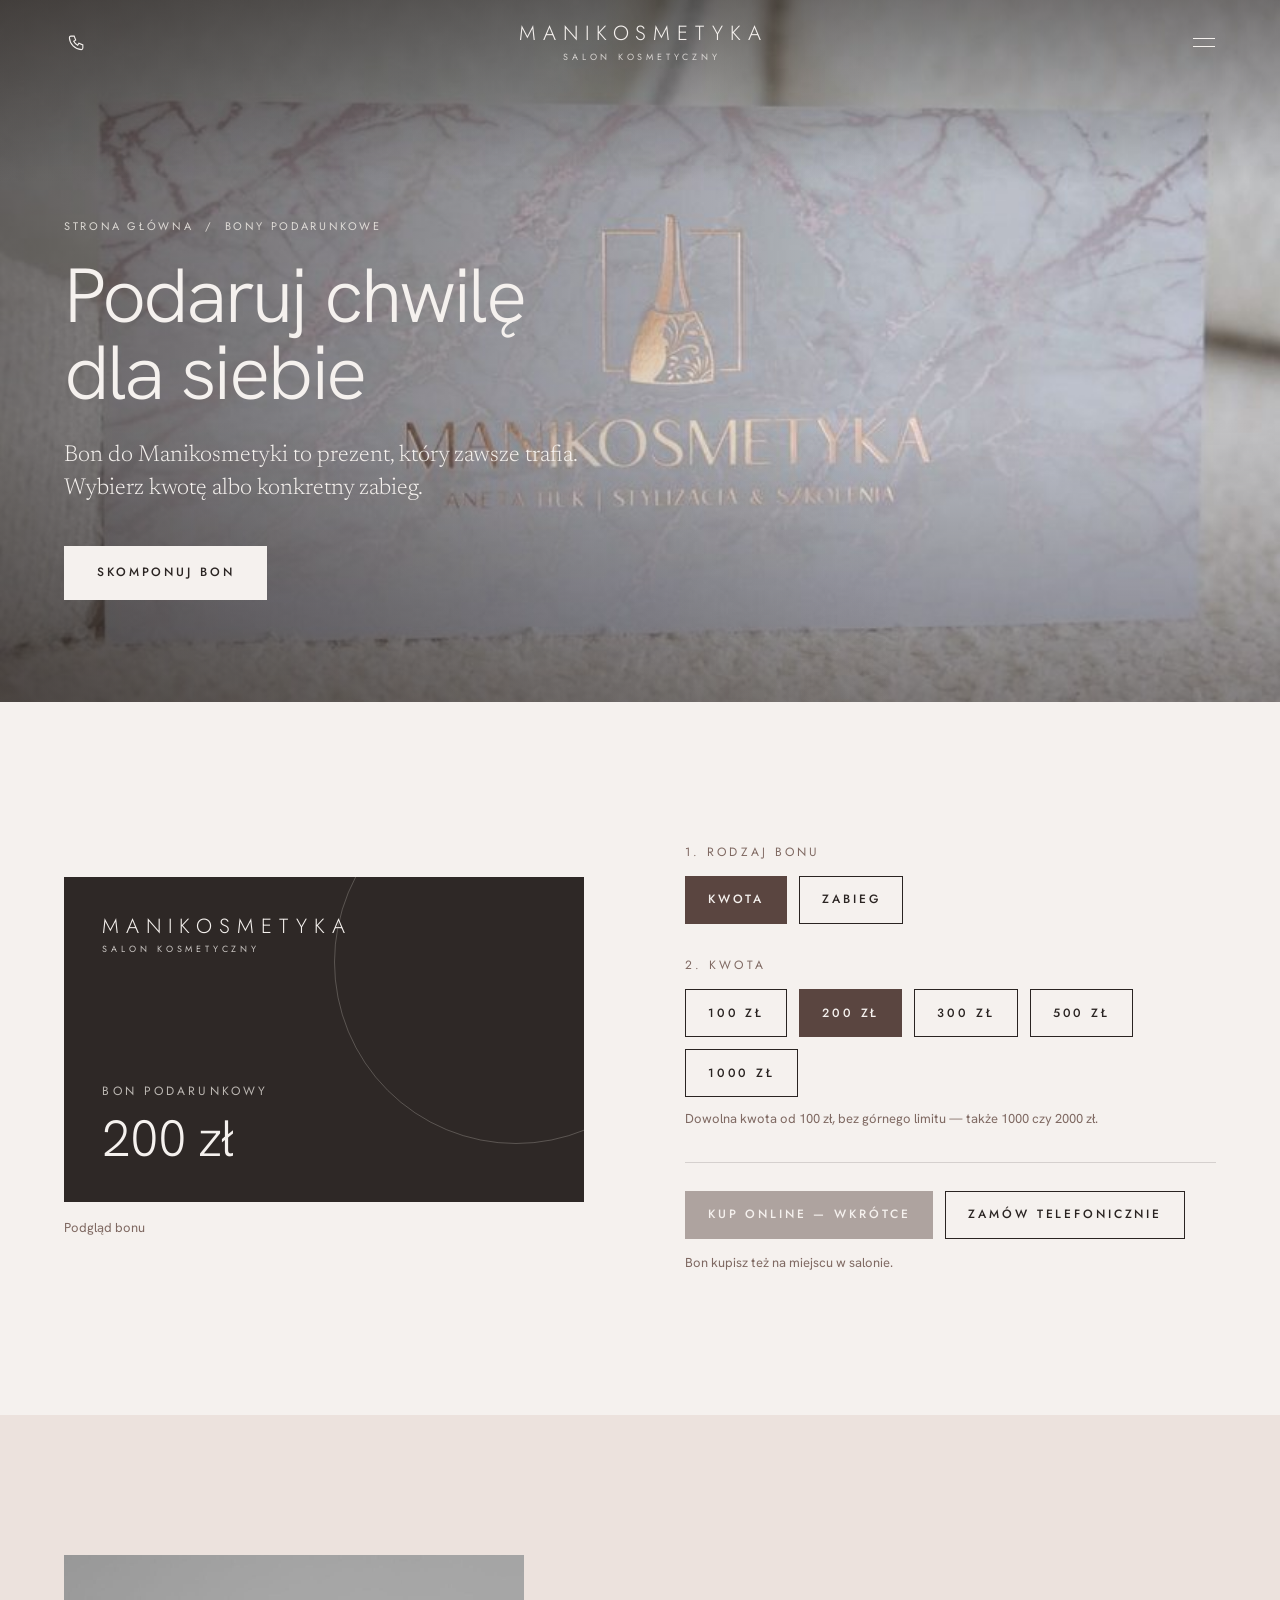
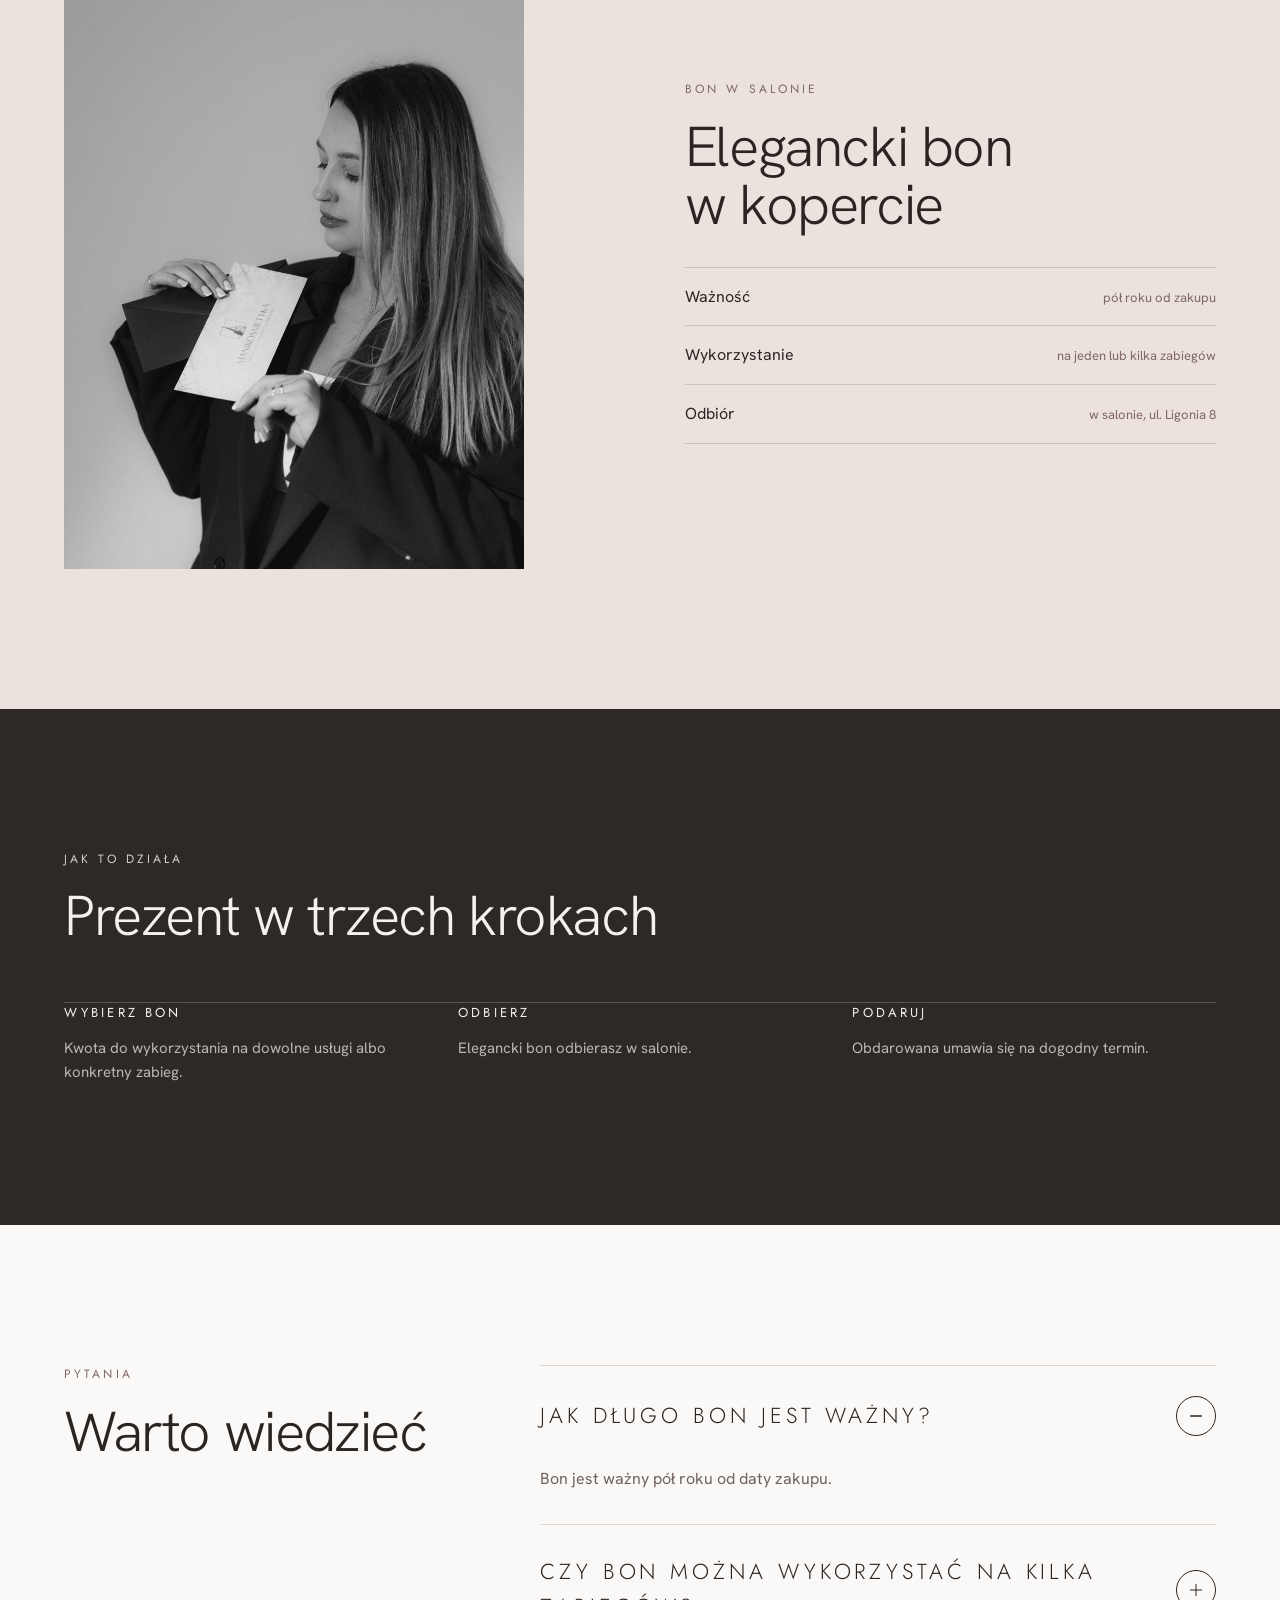
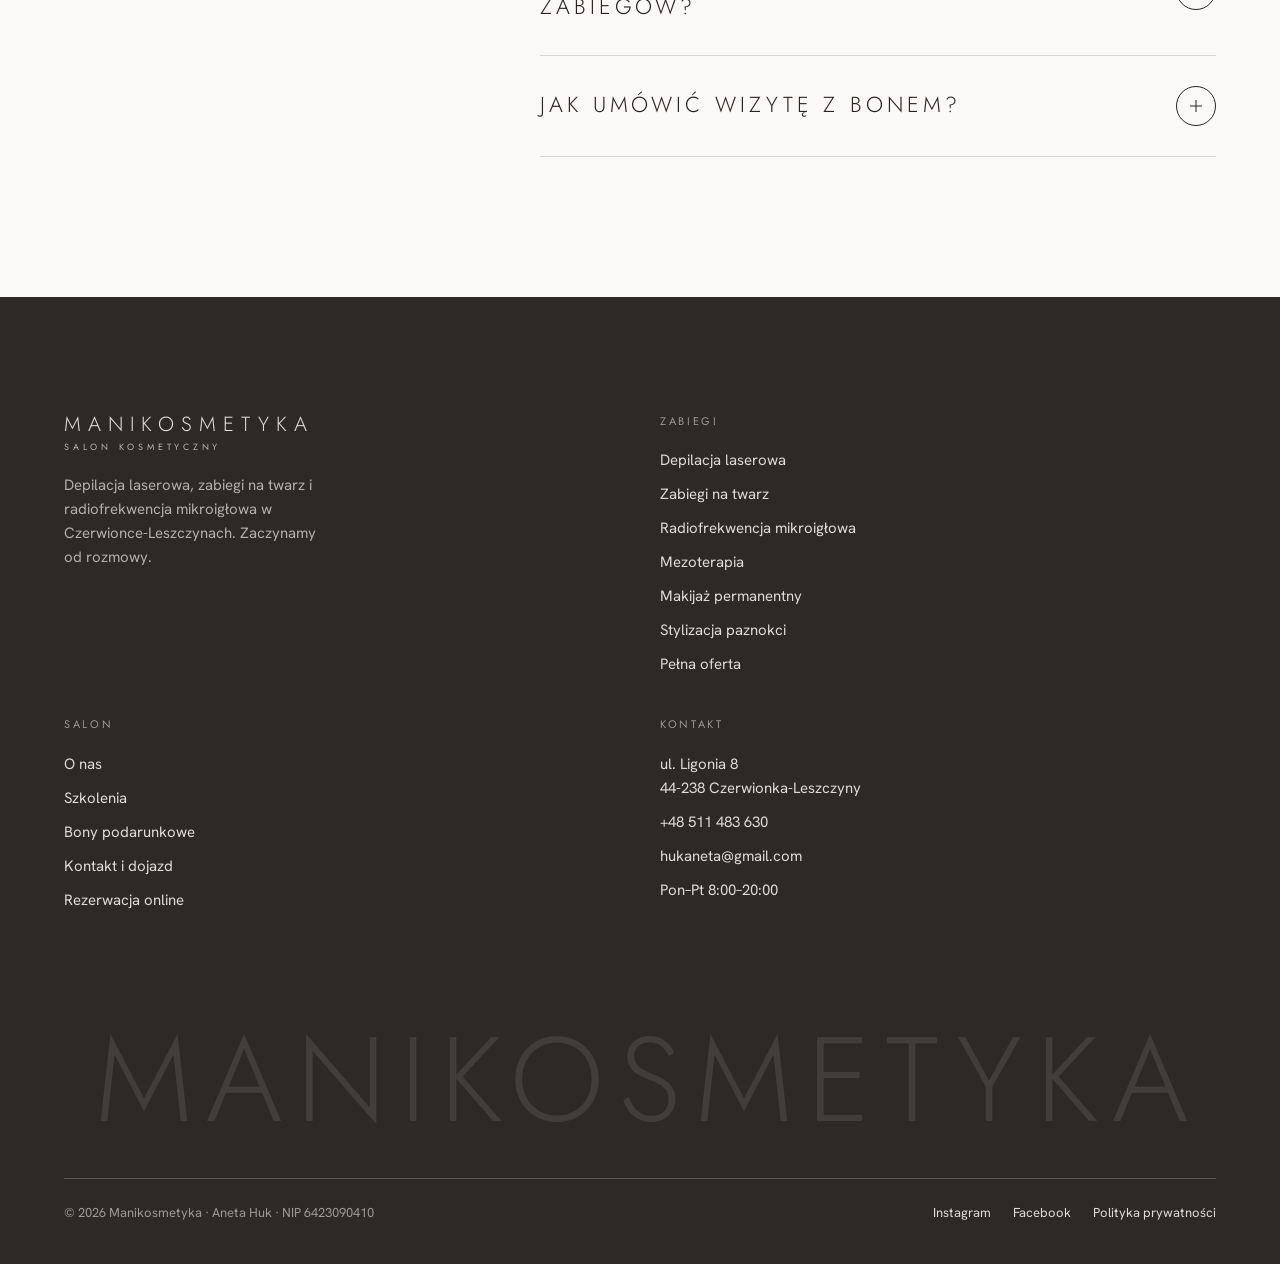
==== commit e117f26b: "Nowe zdjęcia od Kamili: kolaż, hero podstron, Geneo, endermologia, PMU, Szkolenia Co-Authored-By: Cl" ====
--- a/bony-podarunkowe.html
+++ b/bony-podarunkowe.html
@@ -31,7 +31,7 @@
 </div>
 <main id="tresc">
 <section class="hero page-hero on-photo">
-  <img class="hero-bg" src="img/kwiaty-lustro.jpg" alt="Kwiaty i kosmetyki w salonie" style="--pos: 50% 45%;" fetchpriority="high">
+  <img class="hero-bg" src="img/bon-wizytowka.jpg" alt="Wizytówka Manikosmetyki na pufie w salonie" style="--pos: 50% 45%;" fetchpriority="high">
   <div class="wrap hero-in">
     <p class="crumbs"><a href="index.html">Strona główna</a> &nbsp;/&nbsp; Bony podarunkowe</p>
     <h1 class="h1" style="margin-top:22px">Podaruj chwilę dla siebie</h1>
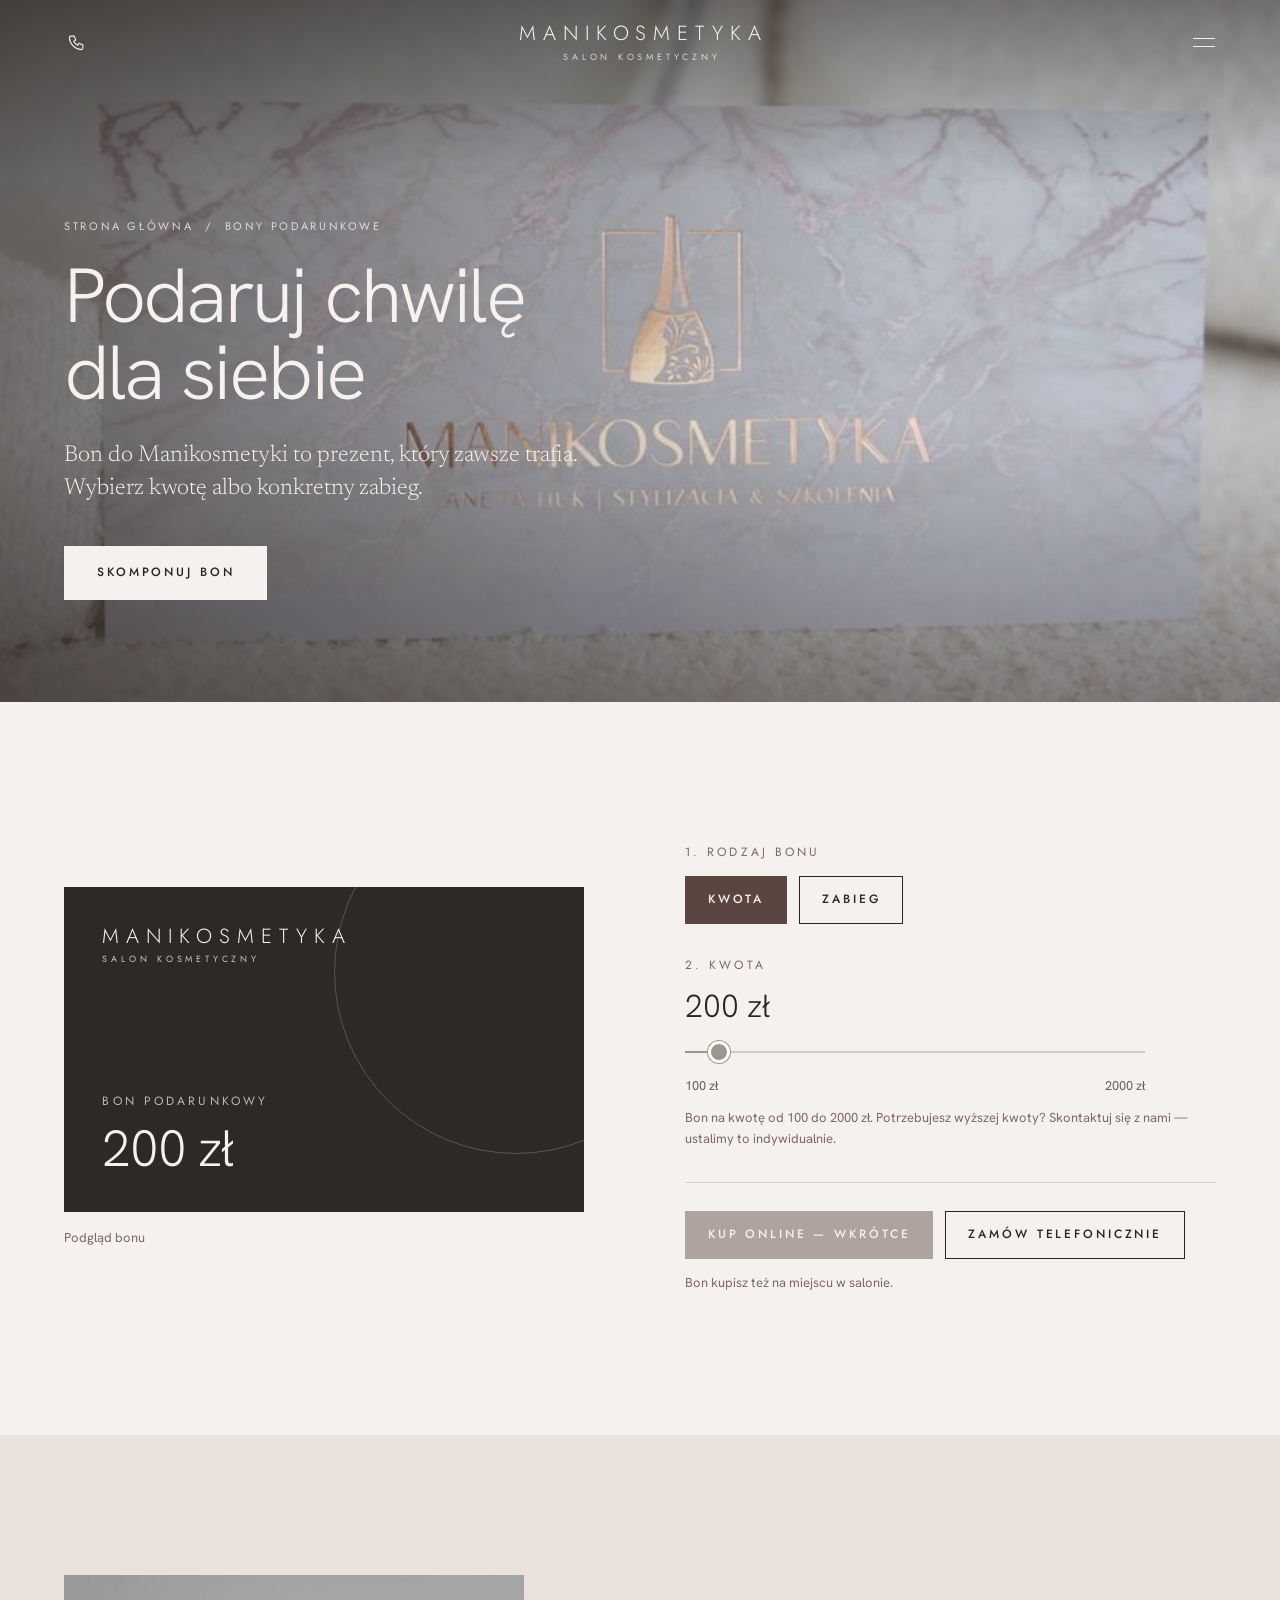
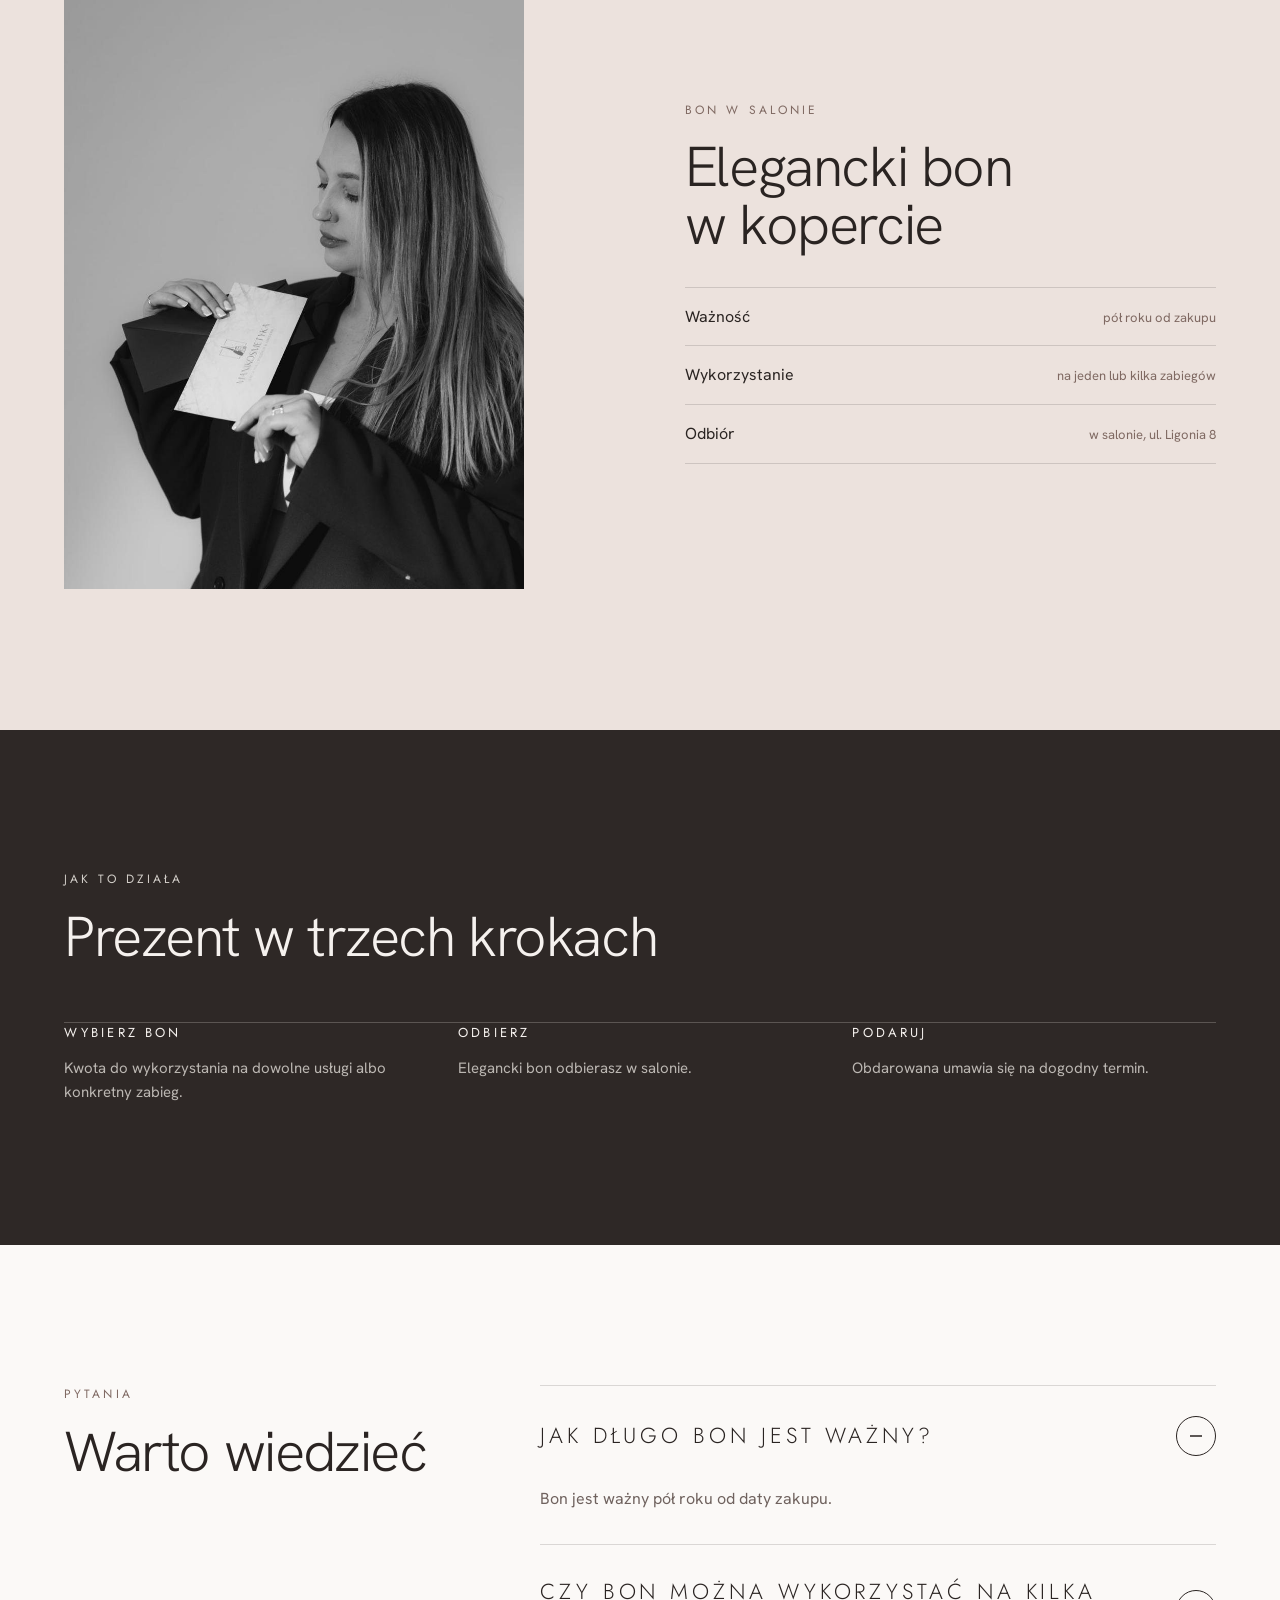
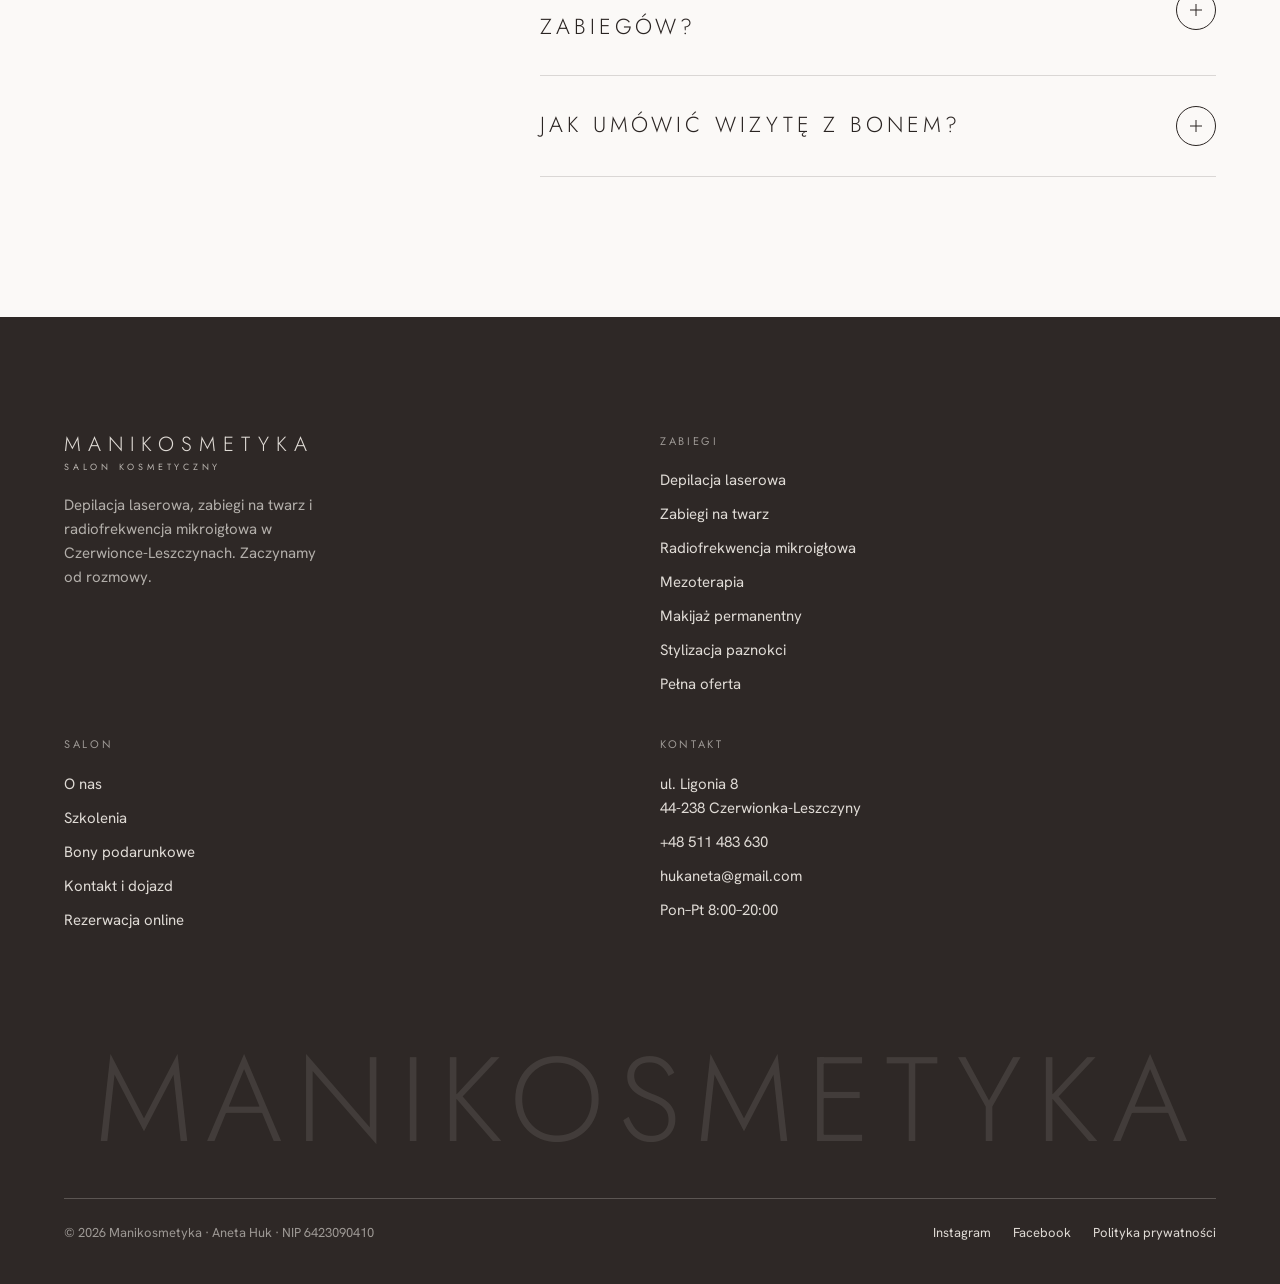
==== commit 00802c44: "Bony: suwak kwoty 100–2000 zł zamiast przycisków; wyższe kwoty przez kontakt Co-Authored-By: Claude " ====
--- a/bony-podarunkowe.html
+++ b/bony-podarunkowe.html
@@ -51,7 +51,7 @@
     </div>
     <div class="cfg rv" data-voucher>
       <div><p class="label" style="margin-bottom:14px">1. Rodzaj bonu</p><div class="btns"><button class="btn btn-line" type="button" data-pick="type" data-val="amount" aria-pressed="true">Kwota</button><button class="btn btn-line" type="button" data-pick="type" data-val="treatment" aria-pressed="false">Zabieg</button></div></div>
-      <div data-group="amount"><p class="label" style="margin-bottom:14px">2. Kwota</p><div class="btns"><button class="btn btn-line" type="button" data-pick="amount" data-val="100 zł" aria-pressed="false">100 zł</button><button class="btn btn-line" type="button" data-pick="amount" data-val="200 zł" aria-pressed="false">200 zł</button><button class="btn btn-line" type="button" data-pick="amount" data-val="300 zł" aria-pressed="false">300 zł</button><button class="btn btn-line" type="button" data-pick="amount" data-val="500 zł" aria-pressed="false">500 zł</button><button class="btn btn-line" type="button" data-pick="amount" data-val="1000 zł" aria-pressed="false">1000 zł</button></div><p class="note" style="margin-top:12px">Dowolna kwota od 100 zł, bez górnego limitu — także 1000 czy 2000 zł.</p></div>
+      <div data-group="amount"><p class="label" style="margin-bottom:14px">2. Kwota</p><div class="amount-slider"><output class="amount-out" data-amount-out>200 zł</output><input type="range" min="100" max="2000" step="50" value="200" data-amount-range aria-label="Kwota bonu w złotych"><div class="amount-scale"><span>100 zł</span><span>2000 zł</span></div></div><p class="note" style="margin-top:12px">Bon na kwotę od 100 do 2000 zł. Potrzebujesz wyższej kwoty? Skontaktuj się z nami — ustalimy to indywidualnie.</p></div>
       <div data-group="treatment" hidden><p class="label" style="margin-bottom:14px">2. Zabieg</p><div class="btns"><button class="btn btn-line" type="button" data-pick="treatment" data-val="Depilacja laserowa" aria-pressed="false">Depilacja laserowa</button><button class="btn btn-line" type="button" data-pick="treatment" data-val="Radiofrekwencja mikroigłowa" aria-pressed="false">Radiofrekwencja mikroigłowa</button><button class="btn btn-line" type="button" data-pick="treatment" data-val="Mezoterapia" aria-pressed="false">Mezoterapia</button><button class="btn btn-line" type="button" data-pick="treatment" data-val="Laminacja brwi" aria-pressed="false">Laminacja brwi</button></div></div>
       <div style="border-top:1px solid var(--line);padding-top:28px">
         <div class="btns"><span class="btn btn-dark" role="link" aria-disabled="true">Kup online — wkrótce</span><a class="btn btn-line" href="tel:+48511483630">Zamów telefonicznie</a></div>
--- a/style.css
+++ b/style.css
@@ -503,3 +503,15 @@
 .cards-4 { gap: clamp(20px, 2.2vw, 32px); }
 .cards-4 .caps-lg { font-size: clamp(17px, 1.55vw, 22px); }
 @media (min-width: 901px) and (max-width: 1180px) { .cards-4 { grid-template-columns: 1fr 1fr; } }
+
+/* ---------- Voucher amount slider ---------- */
+.amount-slider{max-width:460px}
+.amount-out{display:block;font-family:var(--sans);font-weight:300;font-size:2rem;line-height:1.1;margin-bottom:14px}
+.amount-slider input[type=range]{-webkit-appearance:none;appearance:none;width:100%;height:28px;background:transparent;border:0;padding:0;margin:0;box-shadow:none;border-radius:0;cursor:pointer;--fill:5%}
+.amount-slider input[type=range]::-webkit-slider-runnable-track{height:2px;background:linear-gradient(to right,currentColor var(--fill),rgba(128,128,128,.35) var(--fill))}
+.amount-slider input[type=range]::-moz-range-track{height:2px;background:rgba(128,128,128,.35)}
+.amount-slider input[type=range]::-moz-range-progress{height:2px;background:currentColor}
+.amount-slider input[type=range]::-webkit-slider-thumb{-webkit-appearance:none;width:22px;height:22px;border-radius:50%;background:currentColor;border:3px solid var(--bg,#fff);box-shadow:0 0 0 1px currentColor;margin-top:-10px}
+.amount-slider input[type=range]::-moz-range-thumb{width:16px;height:16px;border-radius:50%;background:currentColor;border:3px solid var(--bg,#fff);box-shadow:0 0 0 1px currentColor}
+.amount-slider input[type=range]:focus-visible{outline:2px solid currentColor;outline-offset:4px}
+.amount-scale{display:flex;justify-content:space-between;font-size:.8rem;opacity:.7;margin-top:2px}
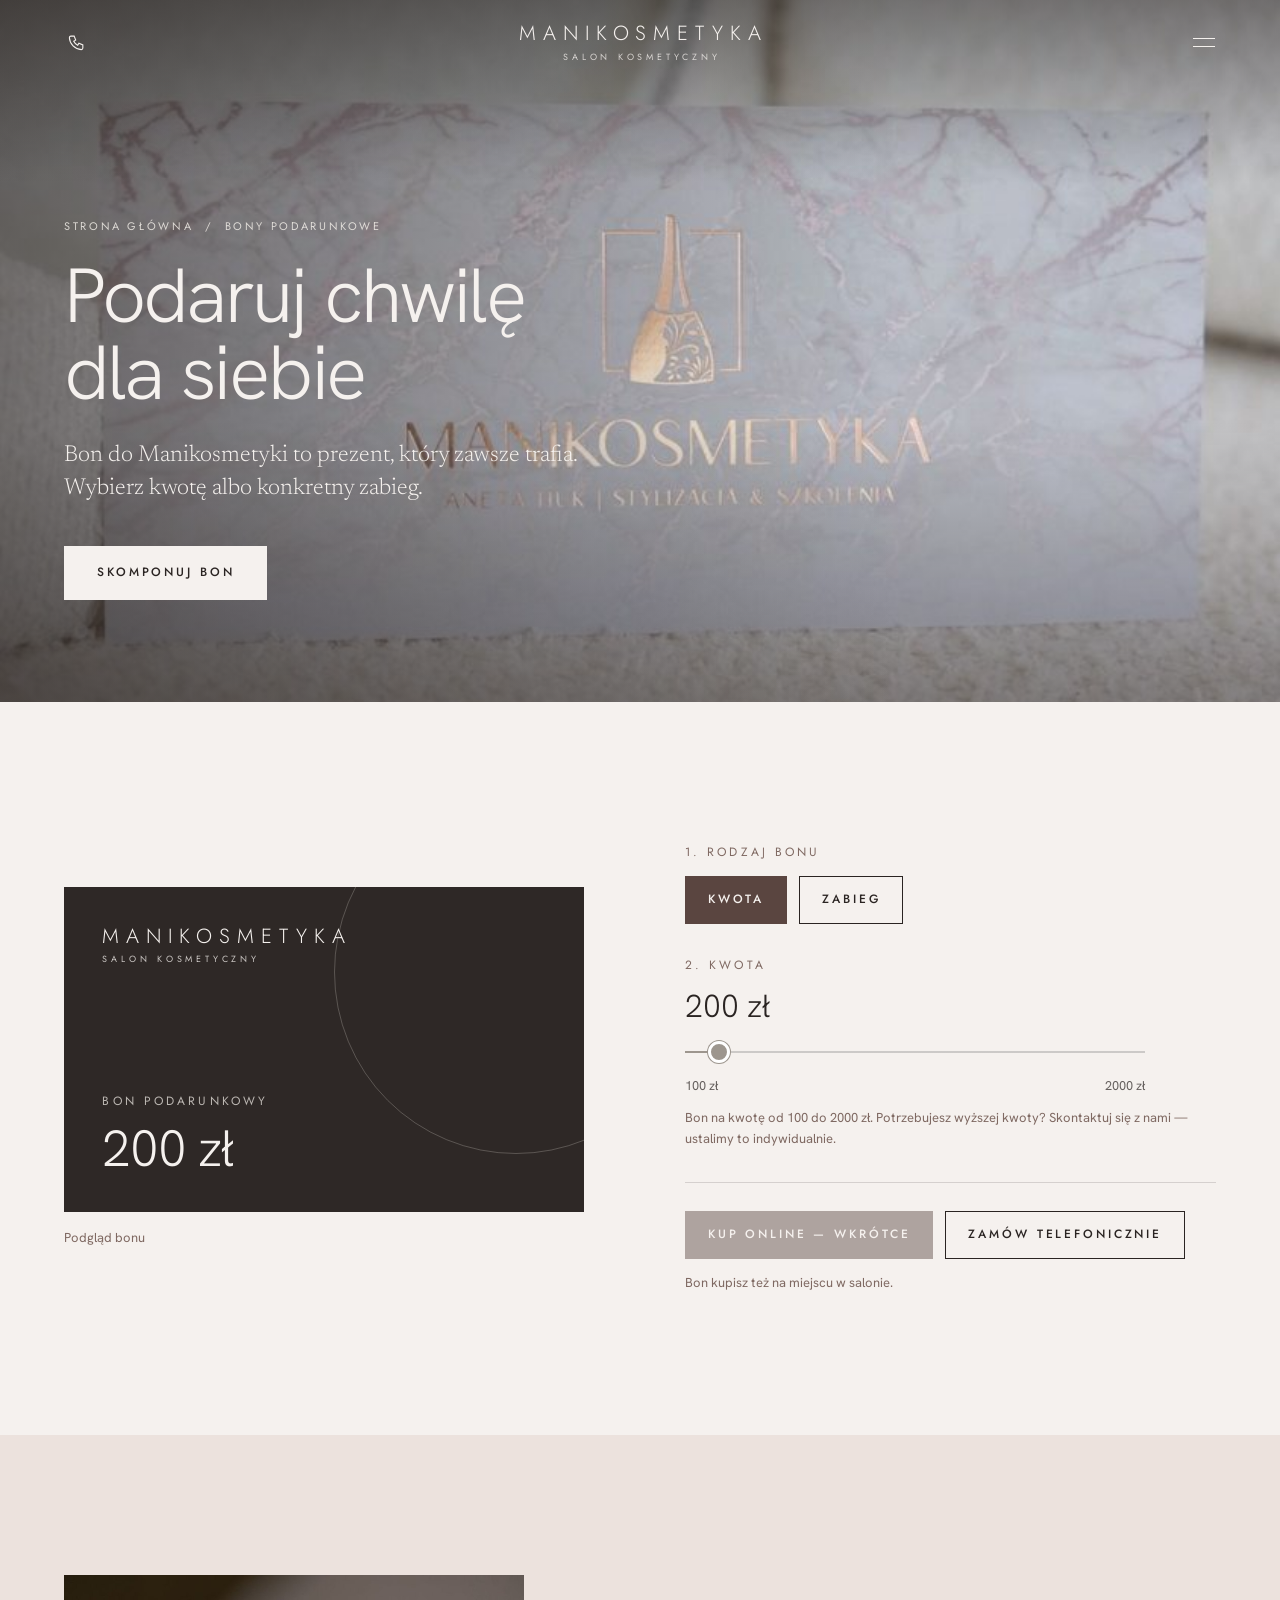
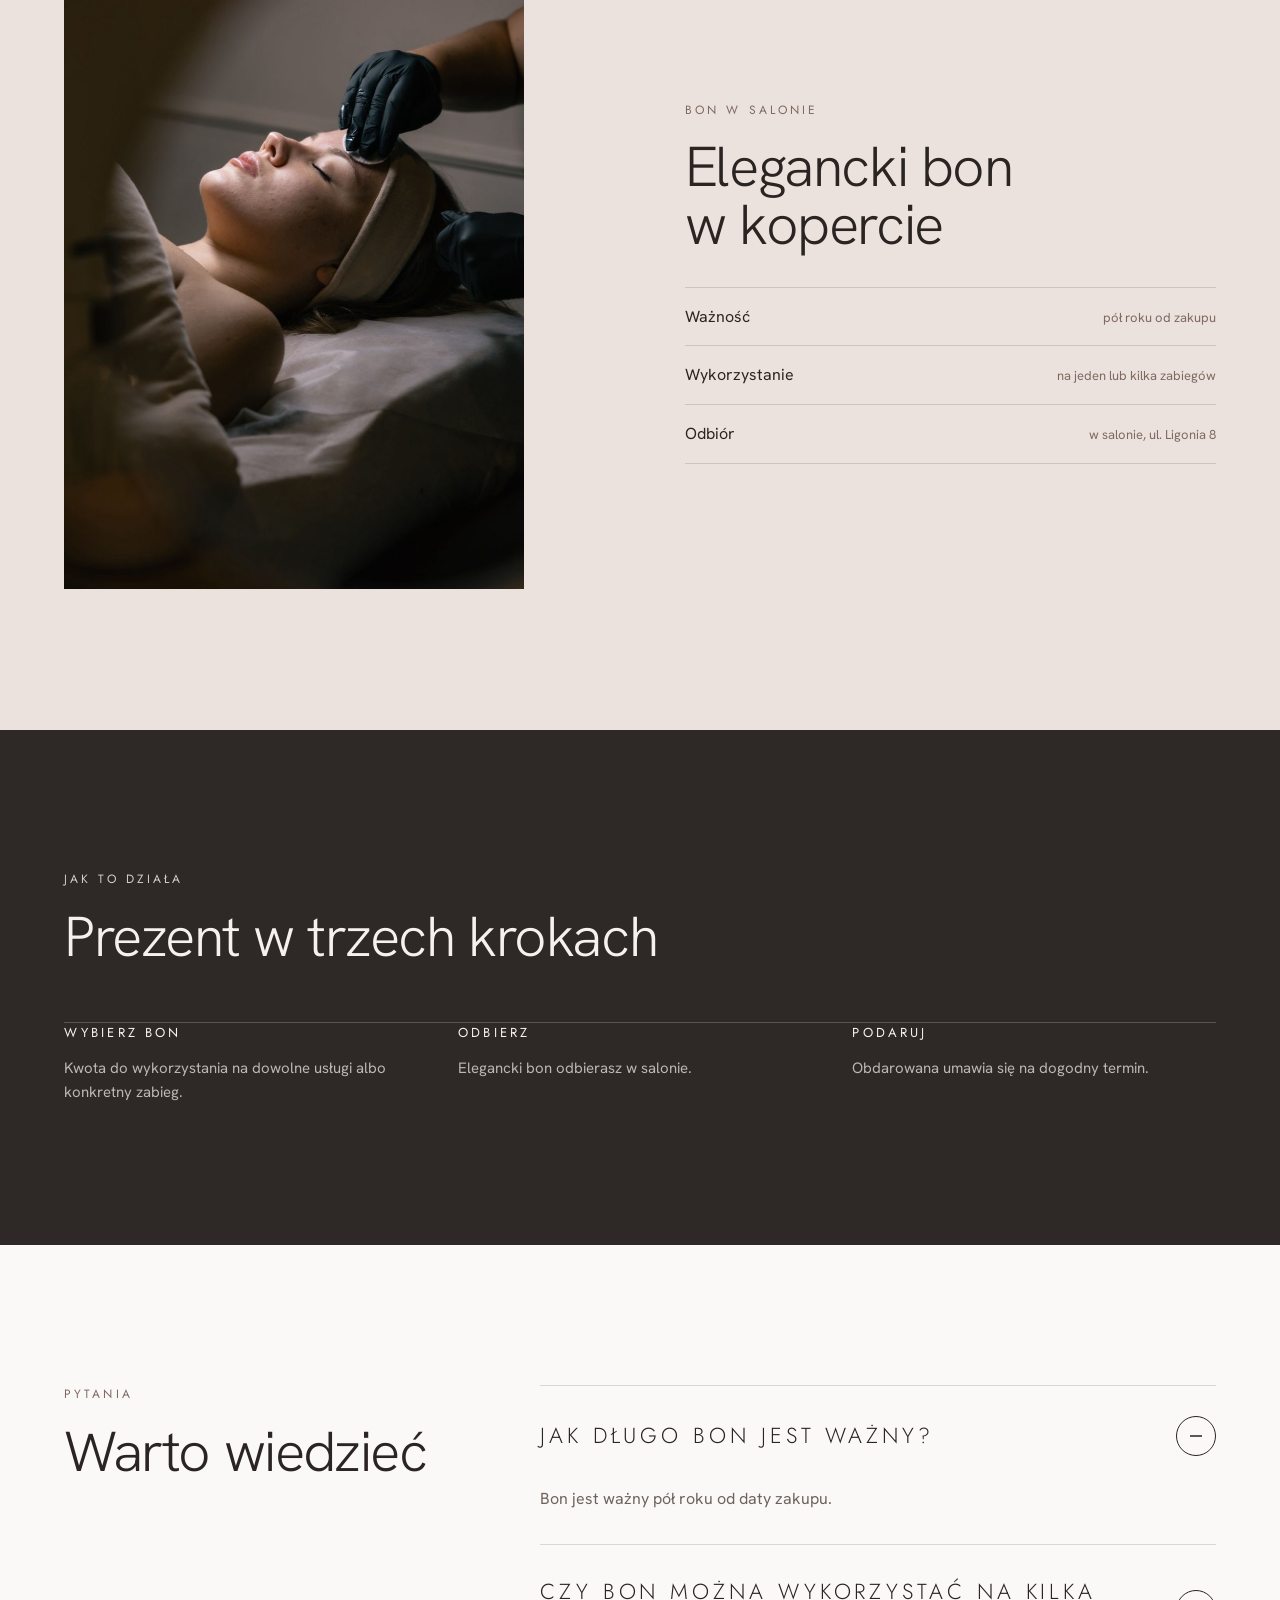
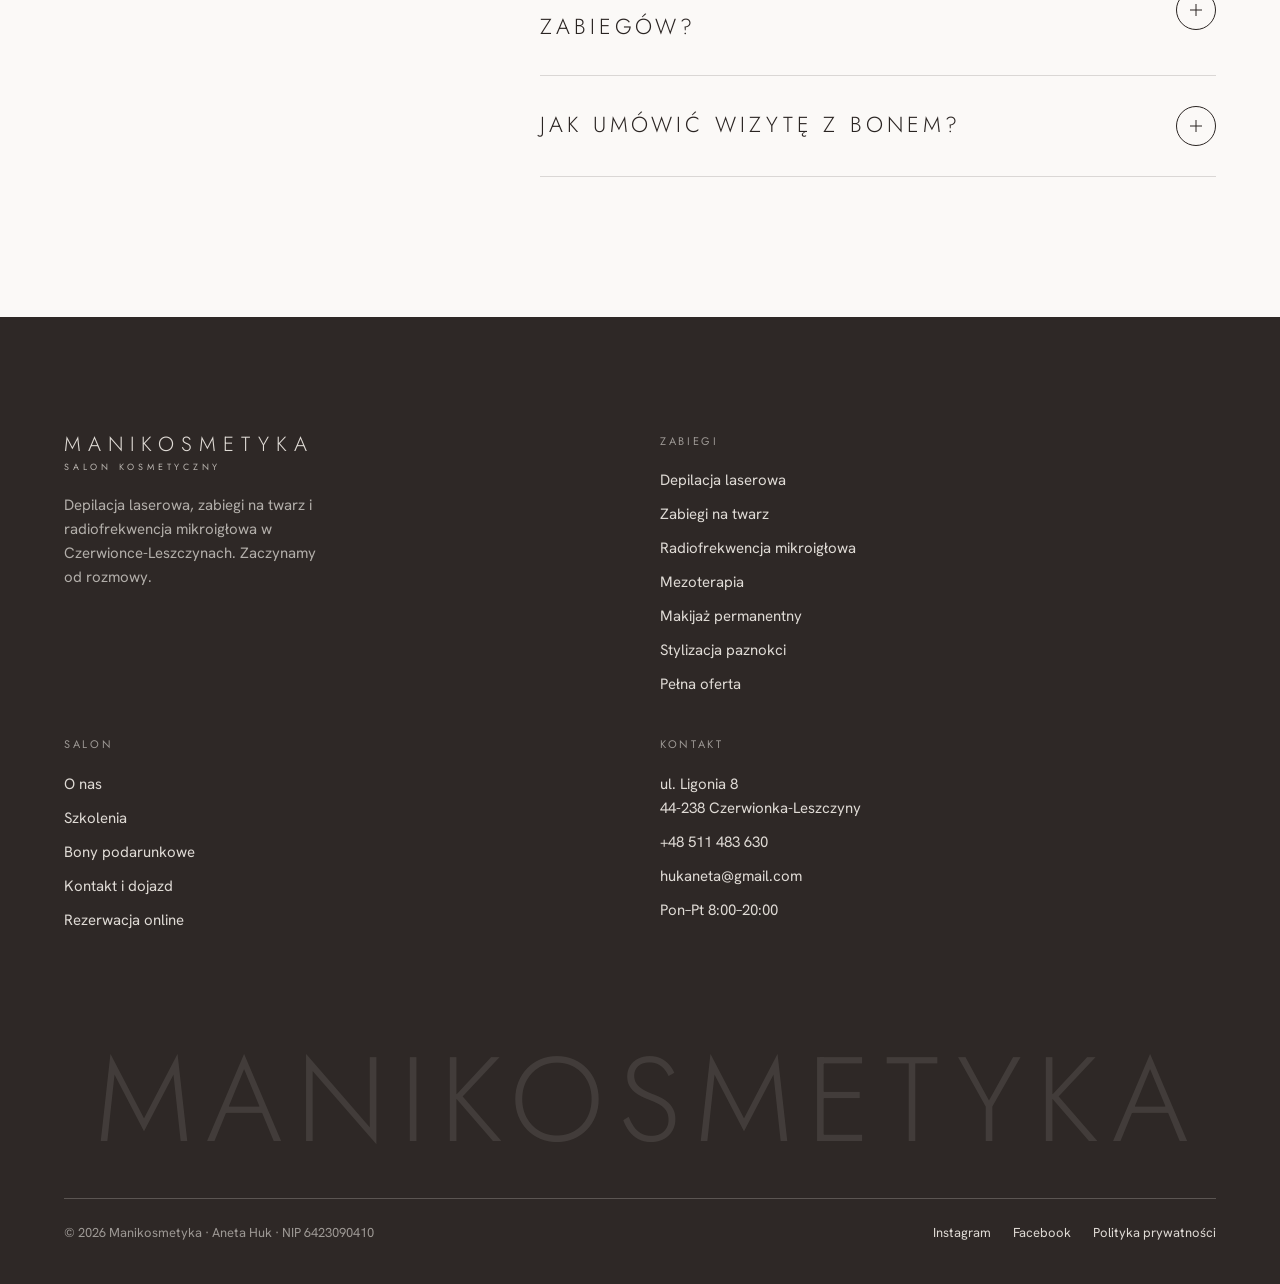
==== commit 13b50a18: "Nowe zdjęcie na podstronie Bony podarunkowe Co-Authored-By: Claude Sonnet 5.5 <noreply@anthropic.com" ====
--- a/bony-podarunkowe.html
+++ b/bony-podarunkowe.html
@@ -63,7 +63,7 @@
 
 <section class="section bg-stone">
   <div class="wrap split">
-    <img class="media r-34 rv" src="img/bon-podarunkowy.jpg" alt="Bon podarunkowy Manikosmetyki w eleganckiej kopercie" loading="lazy" style="max-width:460px">
+    <img class="media r-34 rv" src="img/bon-relaks.jpg" alt="Zabieg na twarz w salonie Manikosmetyka" loading="lazy" style="max-width:460px;object-position:50% 40%">
     <div class="rv">
       <p class="label">Bon w salonie</p>
       <h2 class="h2" style="margin-top:18px">Elegancki bon w kopercie</h2>
--- a/style.css
+++ b/style.css
@@ -232,9 +232,9 @@
 .card-media { overflow: hidden; background: var(--stone); }
 .card-media img { width: 100%; aspect-ratio: 4 / 5; object-fit: cover; transition: transform .9s var(--ease); }
 .card:hover .card-media img { transform: scale(1.035); }
-.card .caps { margin-top: 30px; font-size: clamp(18px, 1.55vw, 23px); }
+.card .caps { margin-top: 30px; margin-bottom: 26px; font-size: clamp(18px, 1.55vw, 23px); }
 .card p { margin: 14px auto 0; color: var(--muted); max-width: 34ch; font-size: 15px; }
-.card .btn { margin: 26px auto 0; min-height: 46px; padding: 0 26px; }
+.card .btn { margin: auto auto 0; margin-top: auto; min-height: 46px; padding: 0 26px; }
 
 /* ---------- Accordion list (ROE) ---------- */
 .acc-grid { display: grid; grid-template-columns: 5fr 7fr; gap: clamp(40px, 7vw, 120px); align-items: start; }
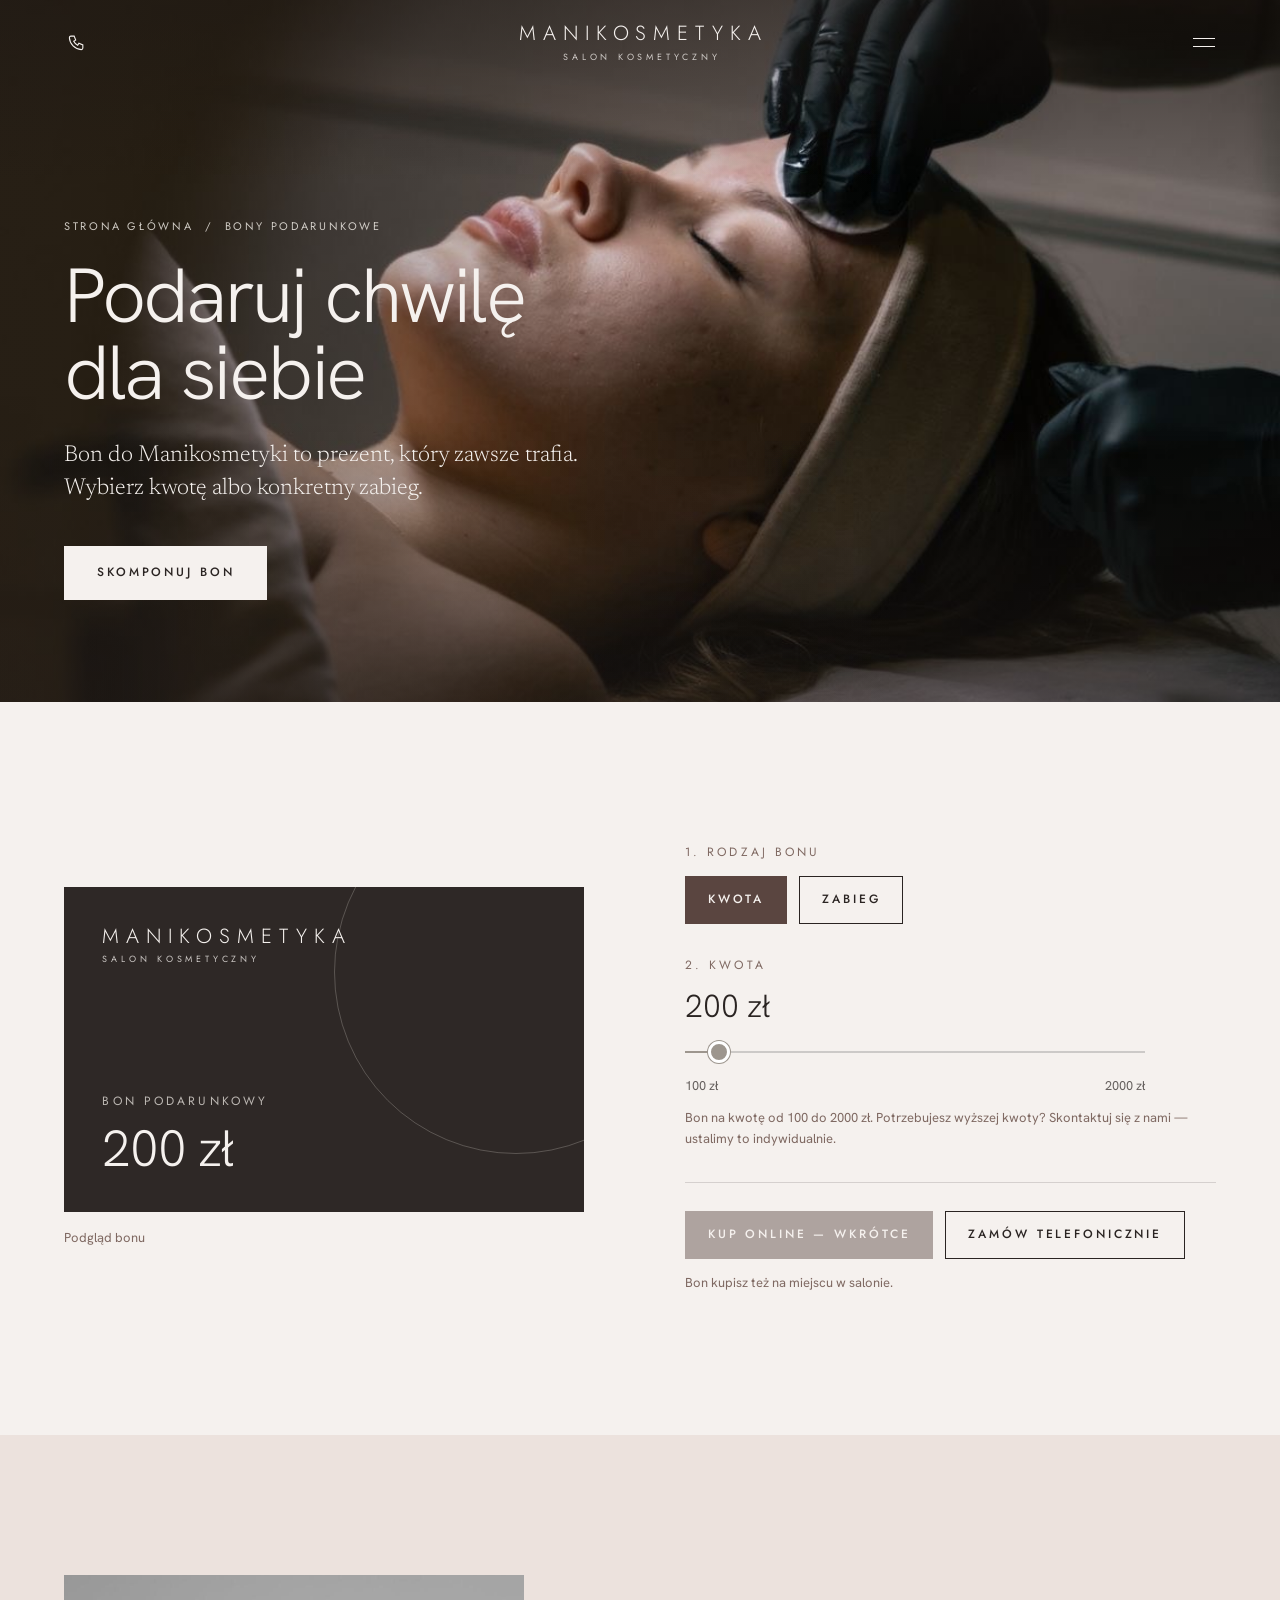
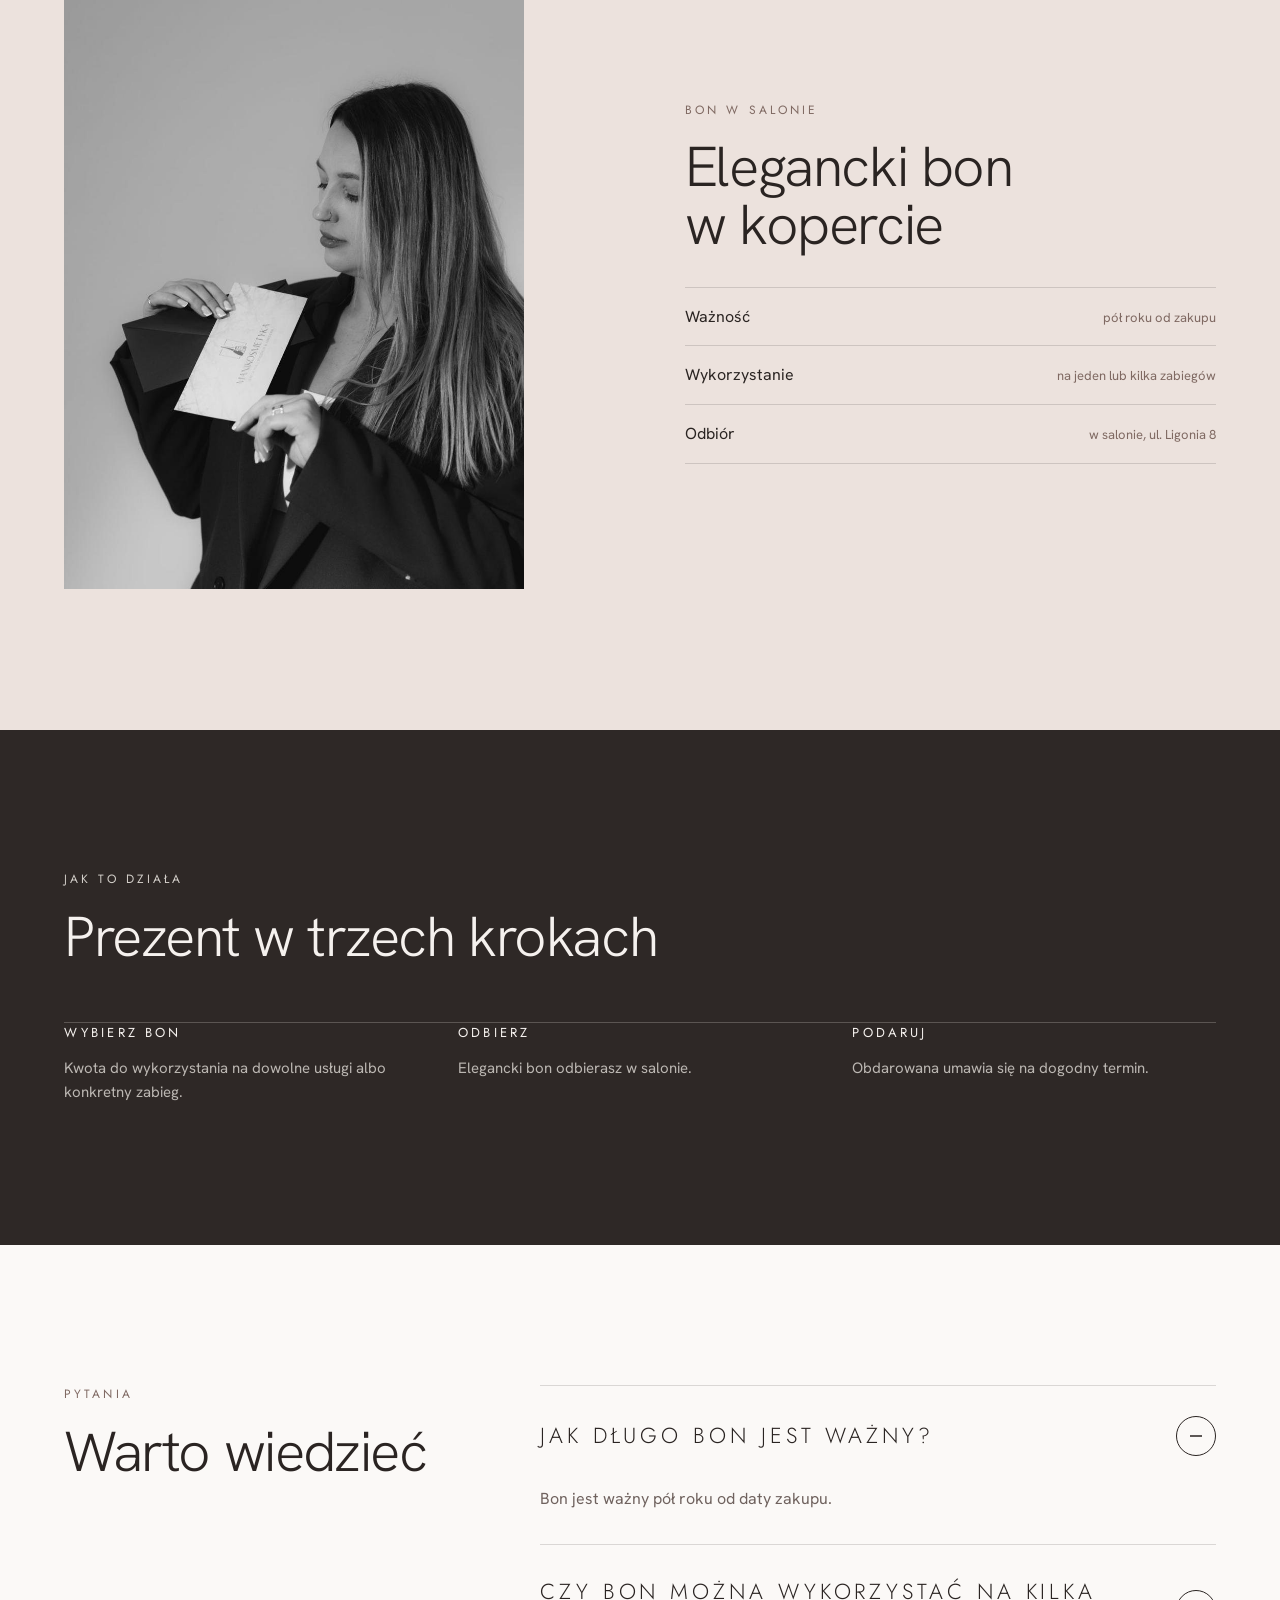
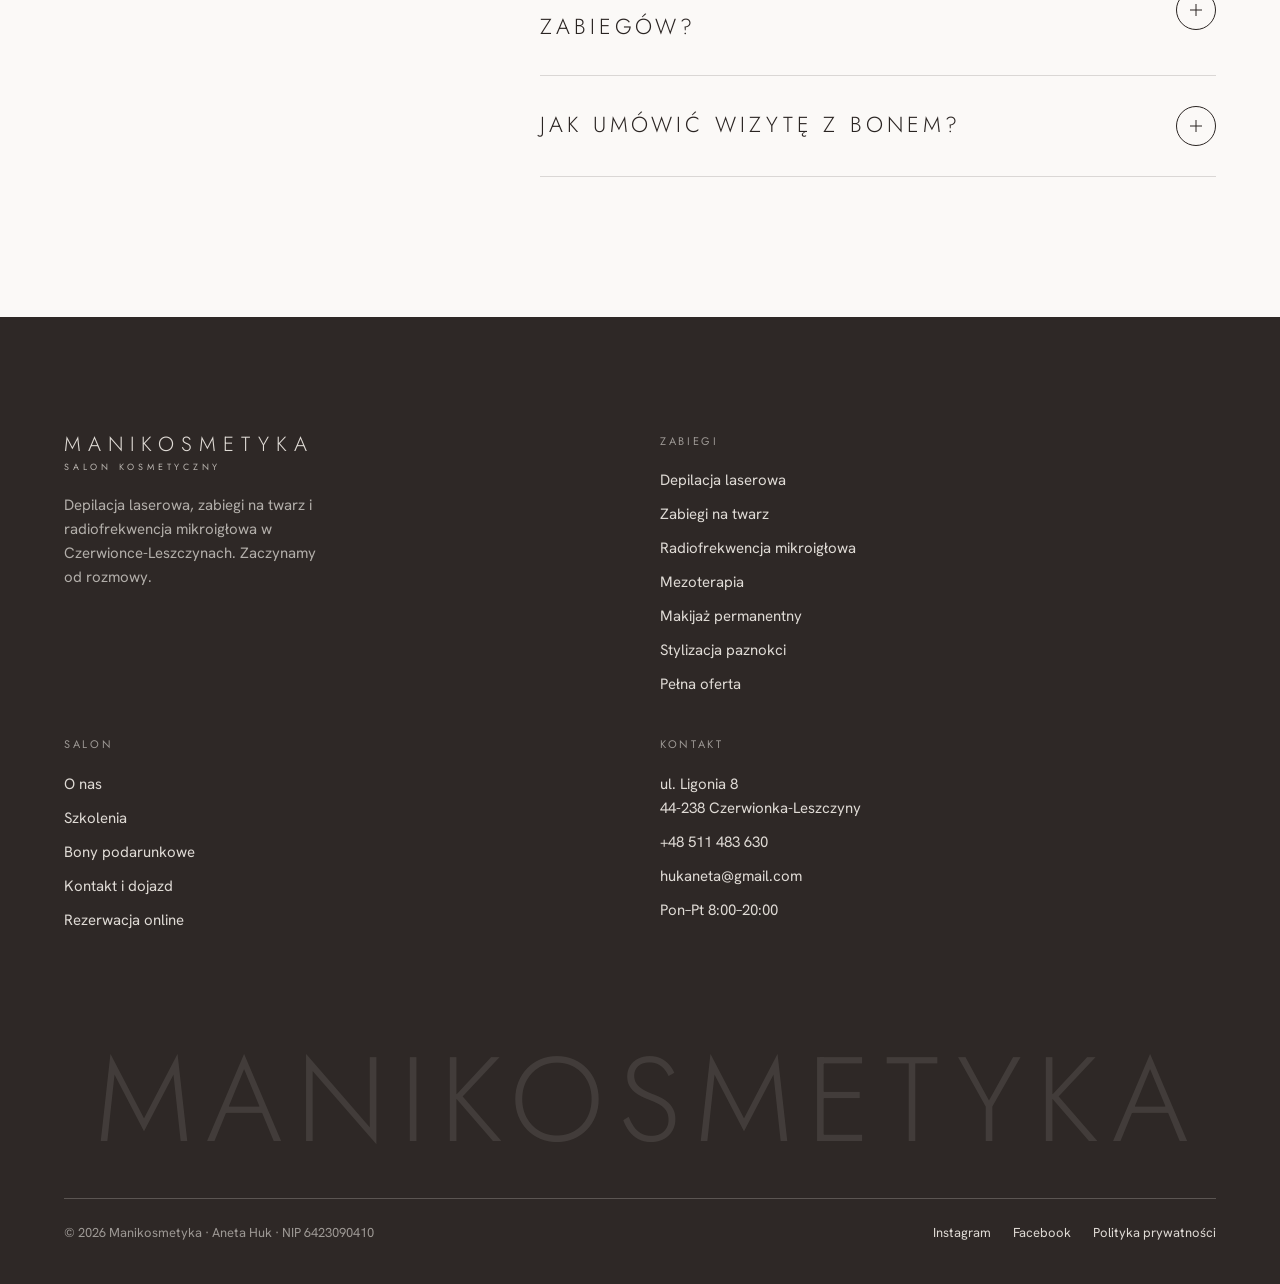
==== commit 7e370c9c: "Bony: nowe zdjęcie w nagłówku, przywrócone zdjęcia bonu w treści Co-Authored-By: Claude Sonnet 5.5 <" ====
--- a/bony-podarunkowe.html
+++ b/bony-podarunkowe.html
@@ -31,7 +31,7 @@
 </div>
 <main id="tresc">
 <section class="hero page-hero on-photo">
-  <img class="hero-bg" src="img/bon-wizytowka.jpg" alt="Wizytówka Manikosmetyki na pufie w salonie" style="--pos: 50% 45%;" fetchpriority="high">
+  <img class="hero-bg" src="img/bon-hero.jpg" alt="Zabieg na twarz w salonie Manikosmetyka" style="--pos: 50% 33%; --pos-m: 50% 35%;" fetchpriority="high">
   <div class="wrap hero-in">
     <p class="crumbs"><a href="index.html">Strona główna</a> &nbsp;/&nbsp; Bony podarunkowe</p>
     <h1 class="h1" style="margin-top:22px">Podaruj chwilę dla siebie</h1>
@@ -63,7 +63,7 @@
 
 <section class="section bg-stone">
   <div class="wrap split">
-    <img class="media r-34 rv" src="img/bon-relaks.jpg" alt="Zabieg na twarz w salonie Manikosmetyka" loading="lazy" style="max-width:460px;object-position:50% 40%">
+    <img class="media r-34 rv" src="img/bon-podarunkowy.jpg" alt="Bon podarunkowy Manikosmetyki w eleganckiej kopercie" loading="lazy" style="max-width:460px">
     <div class="rv">
       <p class="label">Bon w salonie</p>
       <h2 class="h2" style="margin-top:18px">Elegancki bon w kopercie</h2>
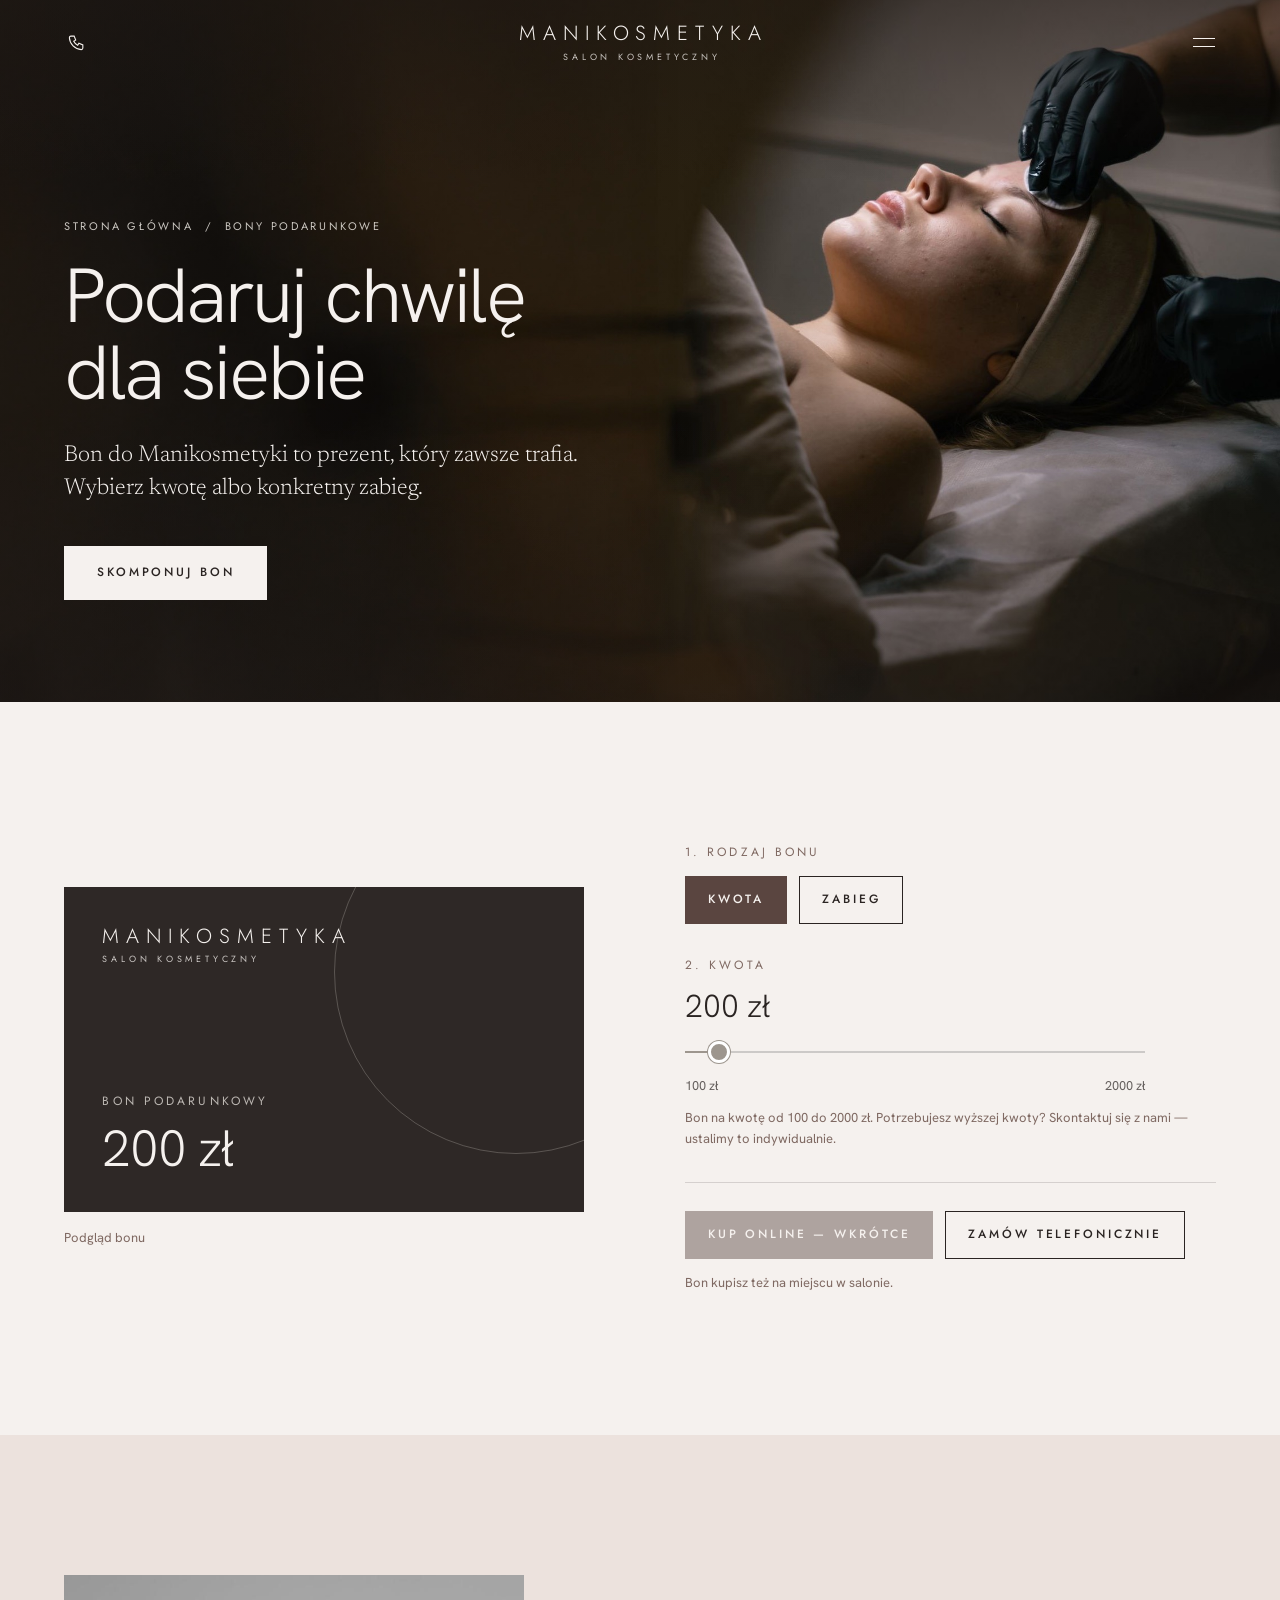
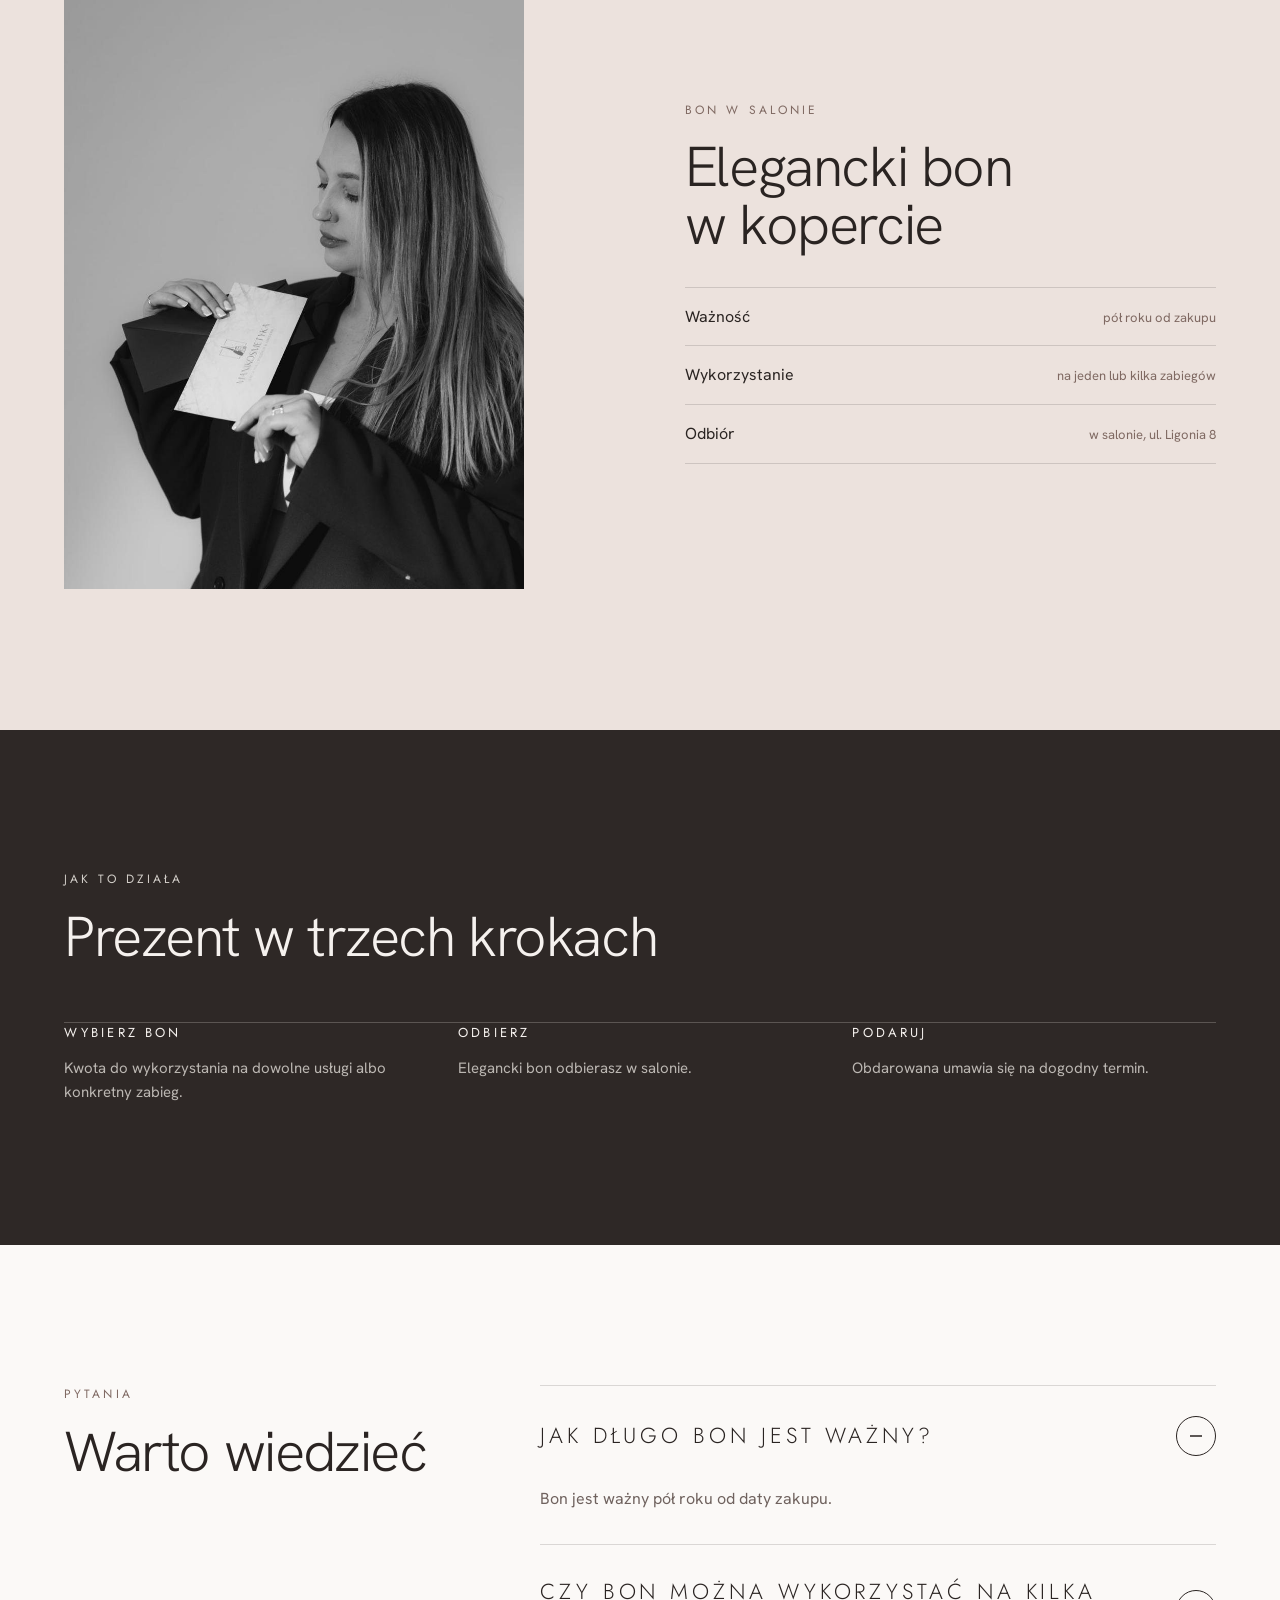
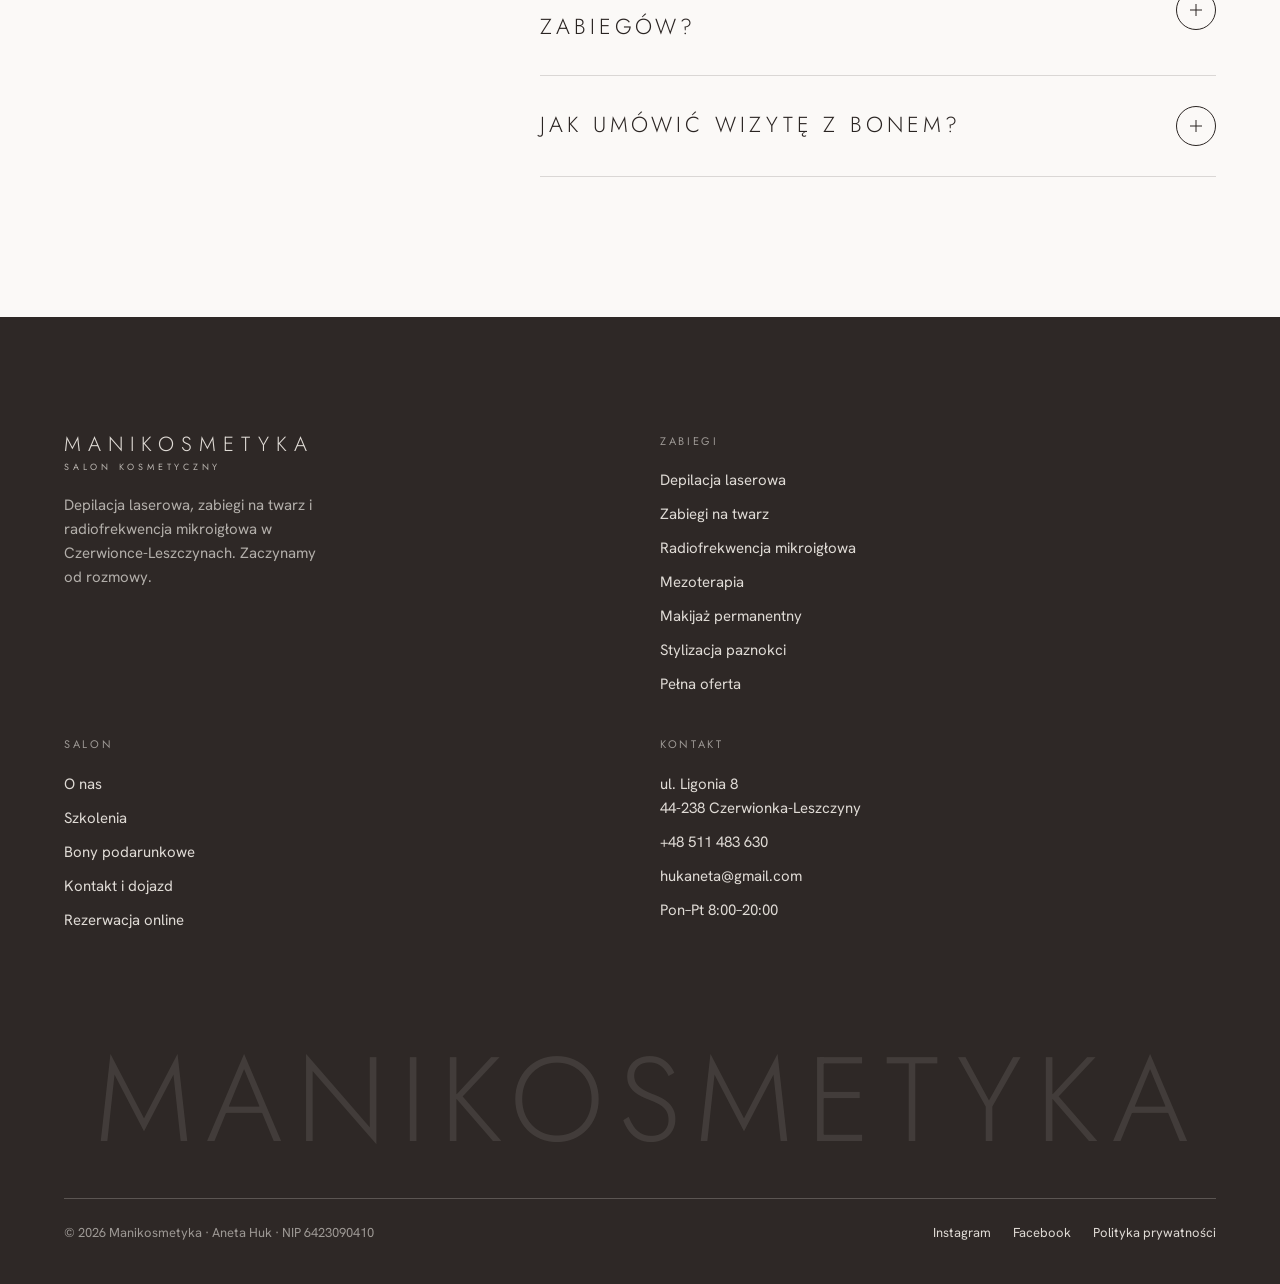
==== commit 9228a481: "Bony: szersze ujęcie zabiegu w nagłówku Co-Authored-By: Claude Sonnet 5.5 <noreply@anthropic.com> Cl" ====
--- a/bony-podarunkowe.html
+++ b/bony-podarunkowe.html
@@ -31,7 +31,7 @@
 </div>
 <main id="tresc">
 <section class="hero page-hero on-photo">
-  <img class="hero-bg" src="img/bon-hero.jpg" alt="Zabieg na twarz w salonie Manikosmetyka" style="--pos: 50% 33%; --pos-m: 50% 35%;" fetchpriority="high">
+  <img class="hero-bg" src="img/bon-hero.jpg" alt="Zabieg na twarz w salonie Manikosmetyka" style="--pos: 50% 45%; --pos-m: 78% 45%;" fetchpriority="high">
   <div class="wrap hero-in">
     <p class="crumbs"><a href="index.html">Strona główna</a> &nbsp;/&nbsp; Bony podarunkowe</p>
     <h1 class="h1" style="margin-top:22px">Podaruj chwilę dla siebie</h1>
